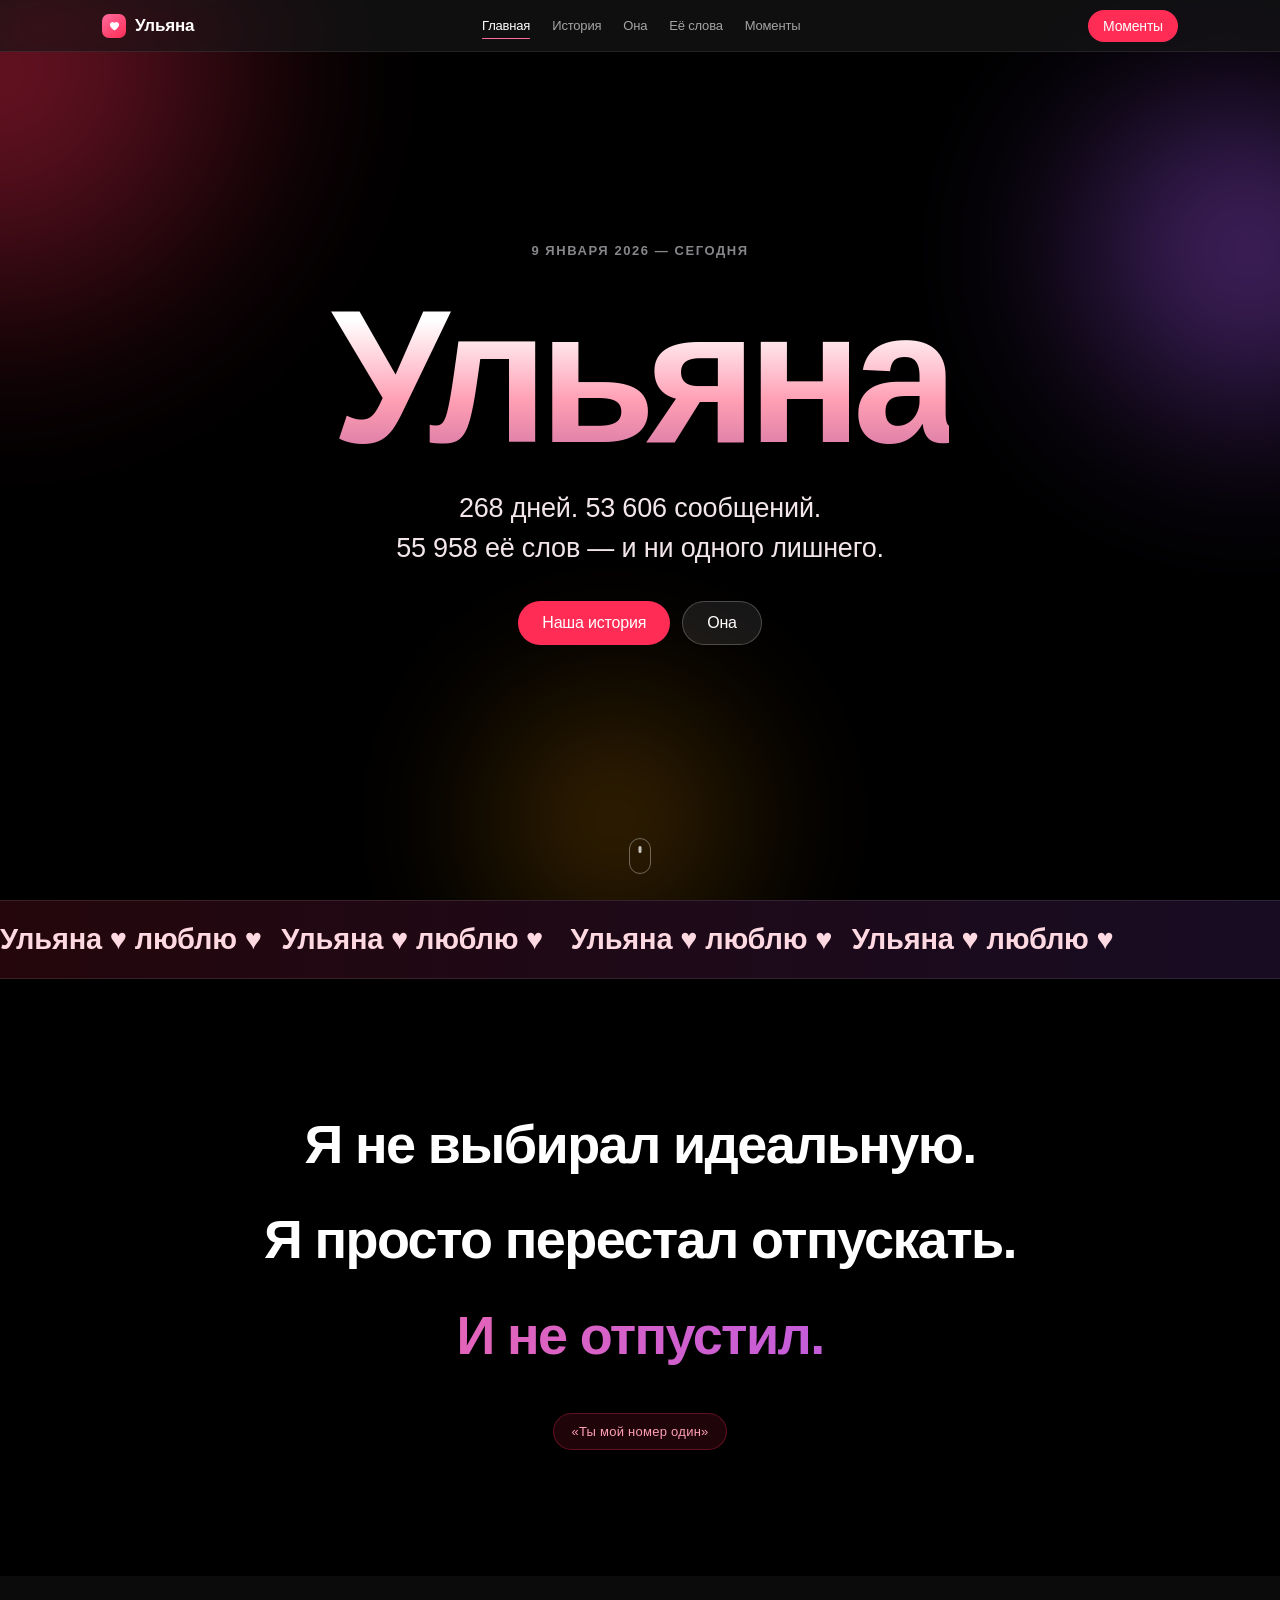
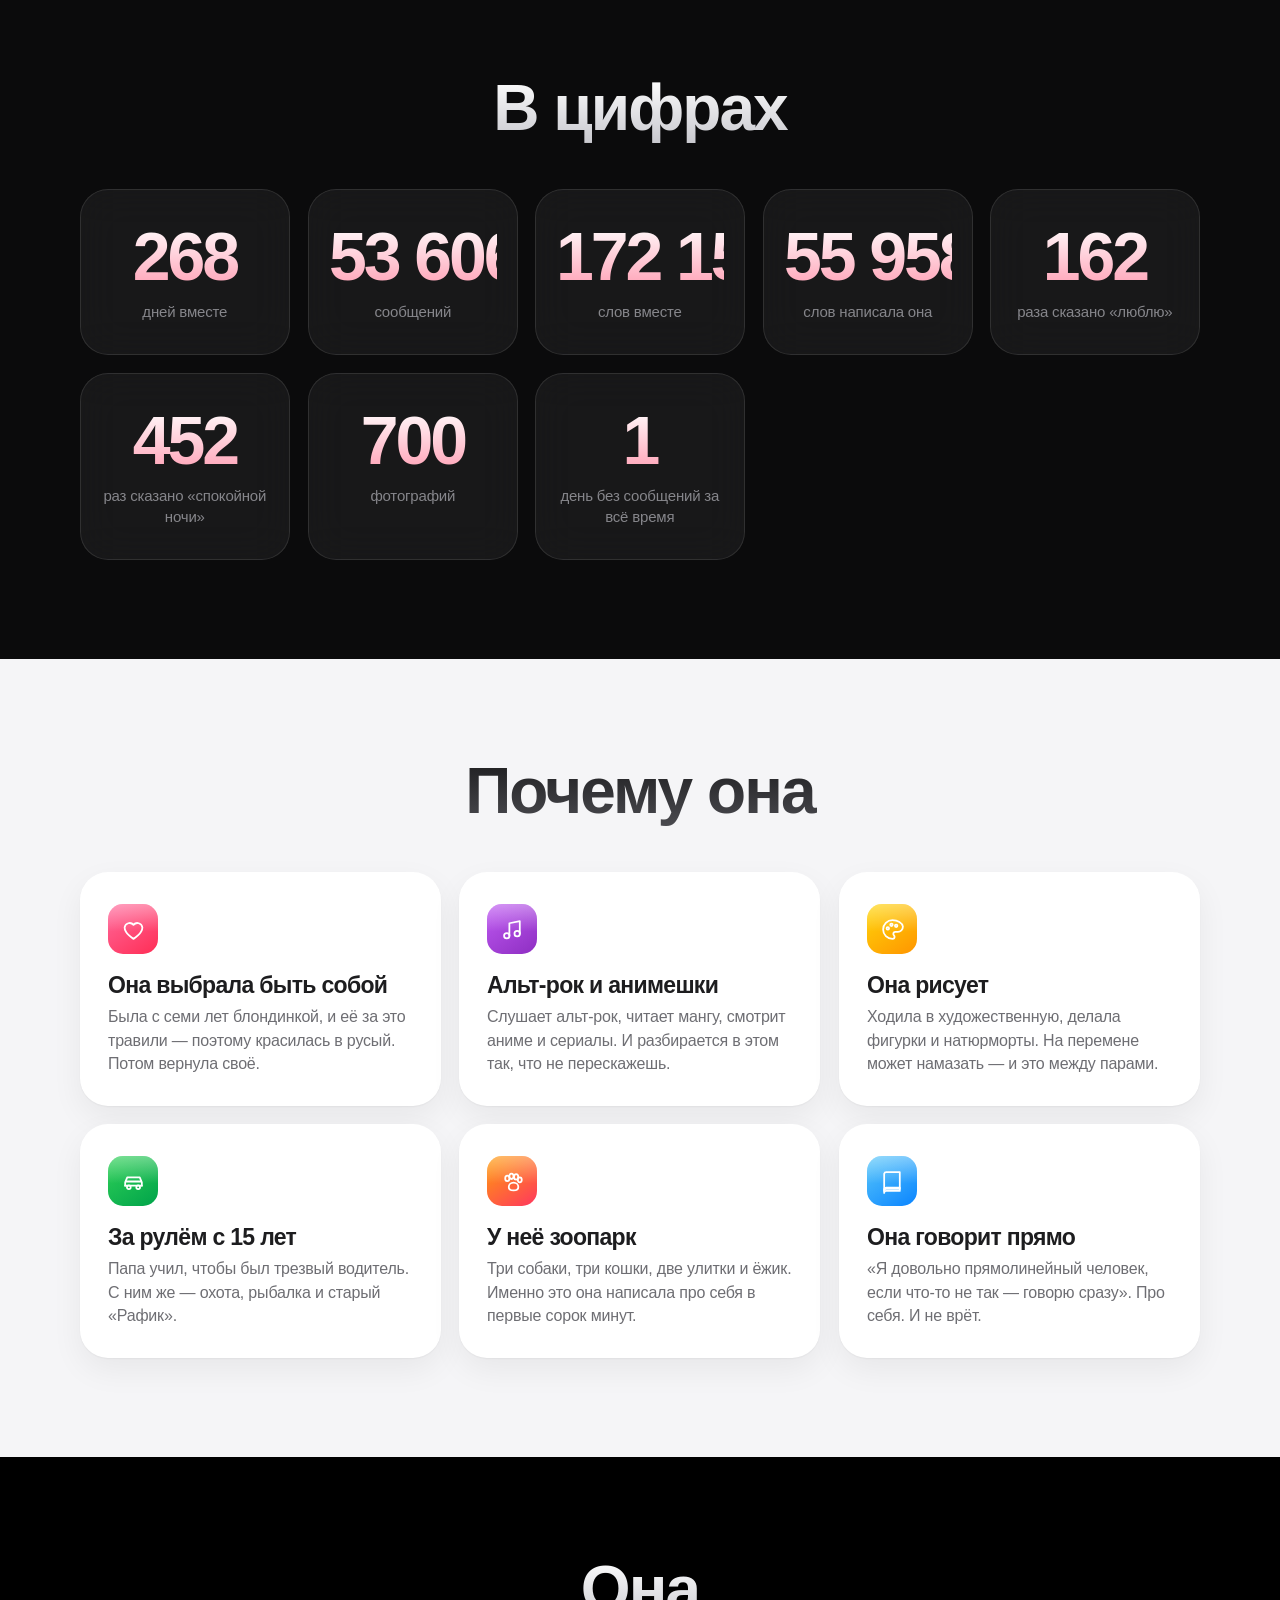
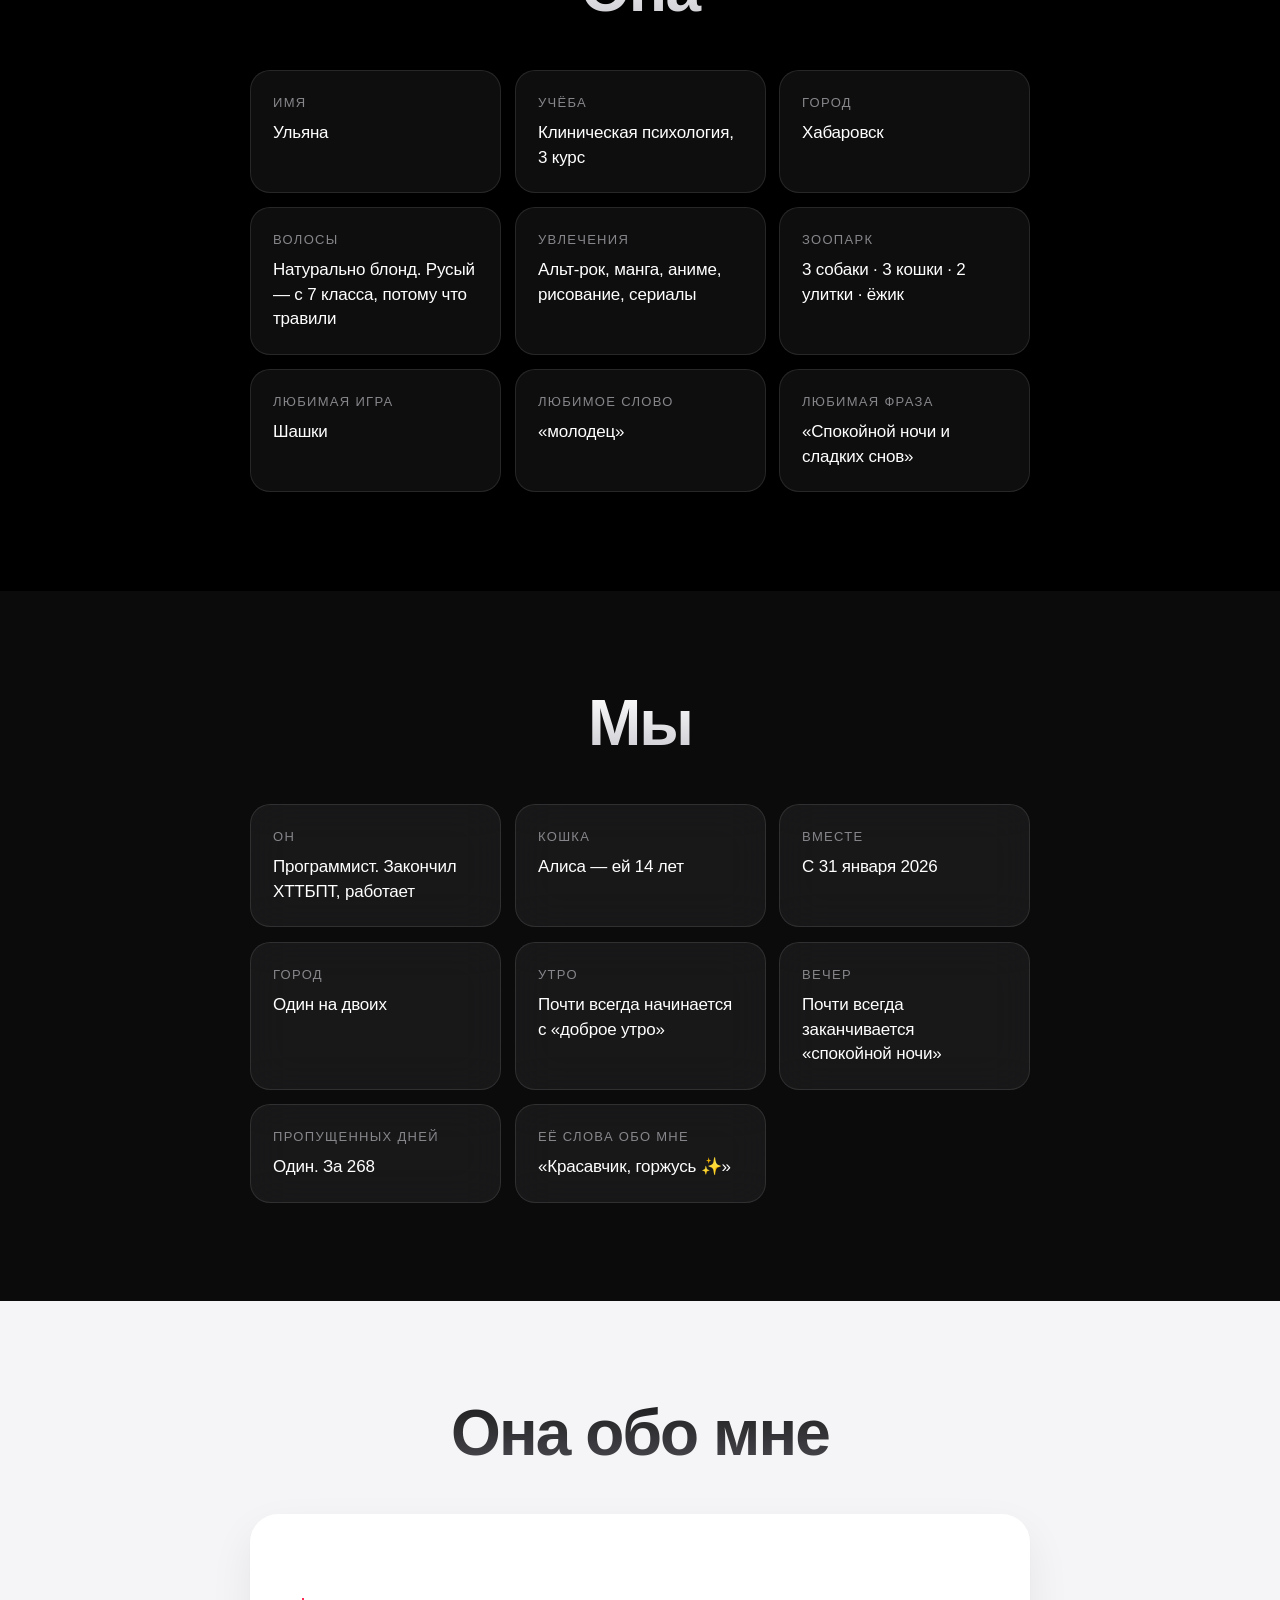
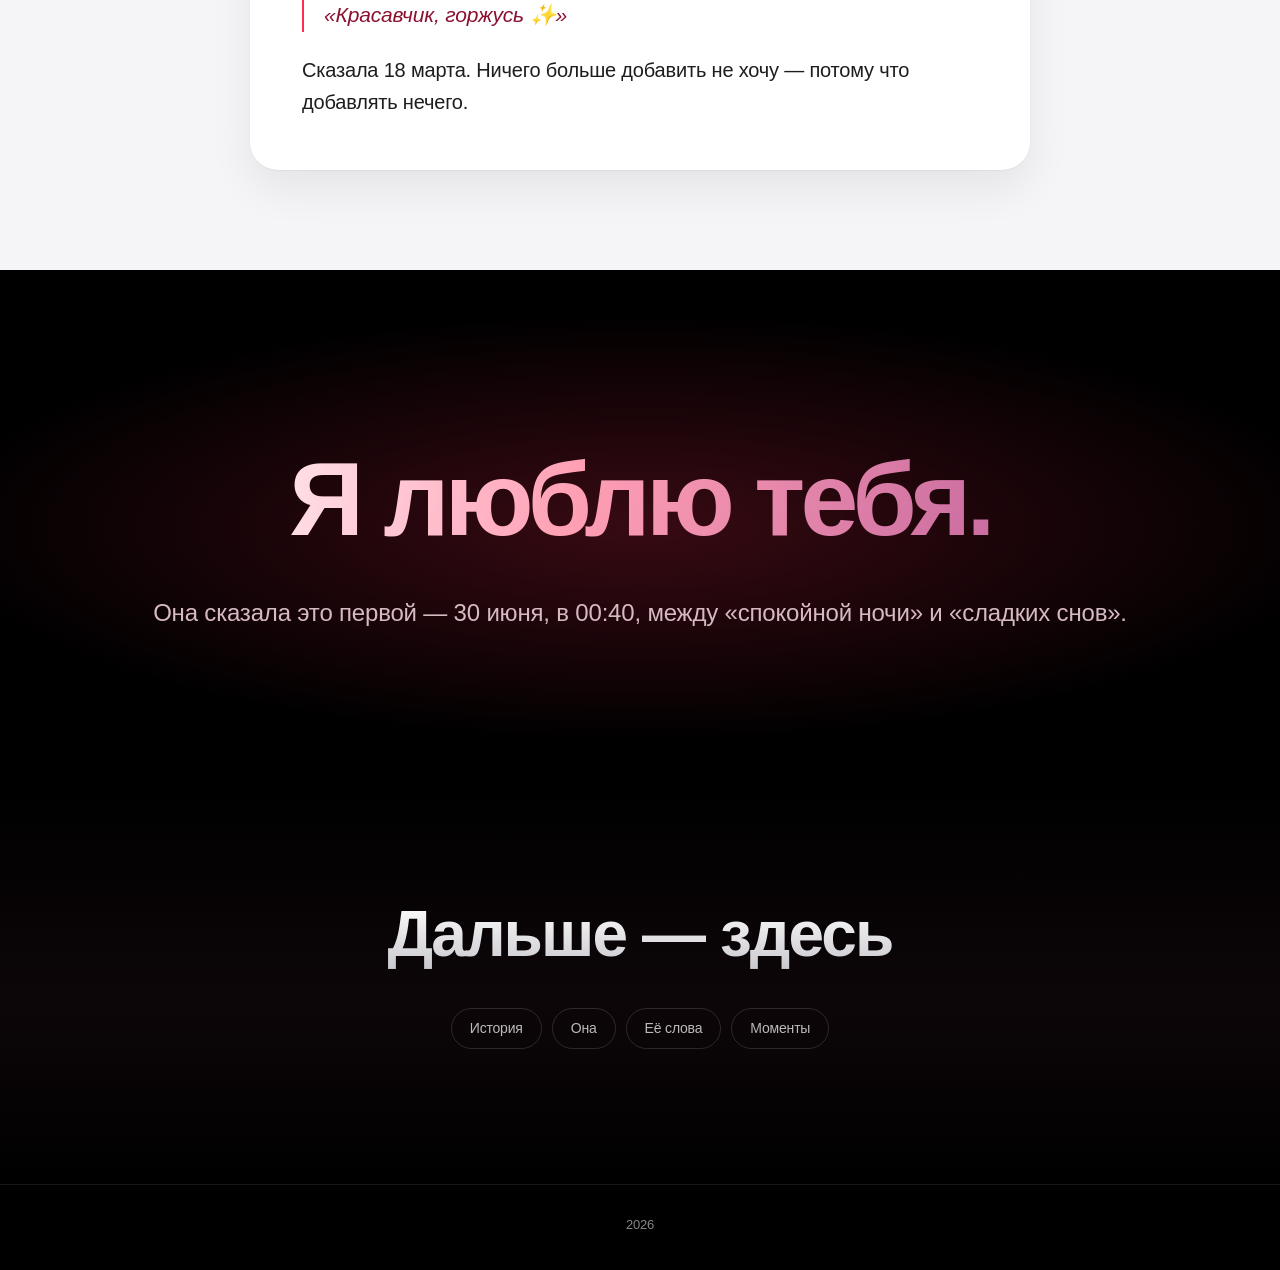
==== index.html @ f49d2dc3 "Initial commit" ====
<!doctype html>
<html lang="ru">
<head>
<meta charset="utf-8">
<meta name="robots" content="noindex, nofollow, noarchive, nosnippet">
<meta name="viewport" content="width=device-width, initial-scale=1">
<title>Ульяна</title>
<meta name="description" content="Ульяна. 268 дней, 53 606 сообщений и 55 958 её слов.">
<link rel="stylesheet" href="styles.css">
</head>
<body data-page="home">

<div class="progress" aria-hidden="true"></div>

<header class="nav">
  <nav class="nav__inner">
    <a class="nav__mark" href="index.html">
      <span class="nav__glyph"><svg viewBox="0 0 24 24" aria-hidden="true"><path d="M12 21s-8.5-5.2-8.5-11A4.8 4.8 0 0 1 12 7.6 4.8 4.8 0 0 1 20.5 10c0 5.8-8.5 11-8.5 11z"/></svg></span>
      <span class="nav__name">Ульяна</span>
    </a>
    <ul class="nav__links">
      <li><a href="index.html" data-nav="home">Главная</a></li>
      <li><a href="story.html" data-nav="story">История</a></li>
      <li><a href="about.html" data-nav="about">Она</a></li>
      <li><a href="quotes.html" data-nav="quotes">Её слова</a></li>
      <li><a href="moments.html" data-nav="moments">Моменты</a></li>
    </ul>
    <button class="nav__burger" aria-label="Меню" aria-expanded="false"><span></span></button>
    <a class="btn btn--sm" href="moments.html">Моменты</a>
  </nav>
  <div class="nav__mobile">
    <a href="index.html">Главная</a>
    <a href="story.html">История</a>
    <a href="about.html">Она</a>
    <a href="quotes.html">Её слова</a>
    <a href="moments.html">Моменты</a>
  </div>
</header>

<main>

  <section class="hero" id="hero">
    <div class="orb orb--1" data-parallax="0.15"></div>
    <div class="orb orb--2" data-parallax="0.08"></div>
    <div class="orb orb--3" data-parallax="0.21"></div>
    <div class="hero__inner">
      <p class="eyebrow" data-reveal>9 января 2026 — сегодня</p>
      <h1 class="hero__title">Ульяна</h1>
      <p class="hero__sub" data-reveal>
        268 дней. 53 606 сообщений.<br>
        55 958 её слов — и ни одного лишнего.
      </p>
      <div class="hero__actions" data-reveal>
        <a class="btn" href="story.html">Наша история</a>
        <a class="btn btn--ghost" href="about.html">Она</a>
      </div>
    </div>
    <div class="scroll-hint" aria-hidden="true"><span></span></div>
  </section>

  <div class="marquee" aria-hidden="true">
    <div class="marquee__track">
      <span>Ульяна&nbsp;♥&nbsp;люблю&nbsp;♥&nbsp;</span><span>Ульяна&nbsp;♥&nbsp;люблю&nbsp;♥&nbsp;</span>
      <span>Ульяна&nbsp;♥&nbsp;люблю&nbsp;♥&nbsp;</span><span>Ульяна&nbsp;♥&nbsp;люблю&nbsp;♥&nbsp;</span>
    </div>
  </div>

  <section class="statement">
    <p class="statement__line" data-reveal>Я не выбирал идеальную.</p>
    <p class="statement__line" data-reveal>Я просто перестал отпускать.</p>
    <p class="statement__line grad-rose" data-reveal>И не отпустил.</p>
    <div class="statement__foot" data-reveal>
      <span class="pill">«Ты мой номер один»</span>
    </div>
  </section>

  <section class="section section--dark" id="stats">
    <div class="wrap">
      <div class="section-head">
        <h2 class="h2" data-reveal>В цифрах</h2>
      </div>
      <div class="stats__grid">
        <div class="stat" data-reveal>
          <div class="stat__num"><span data-count="268">268</span></div>
          <div class="stat__label">дней вместе</div>
        </div>
        <div class="stat" data-reveal>
          <div class="stat__num"><span data-count="53606">53 606</span></div>
          <div class="stat__label">сообщений</div>
        </div>
        <div class="stat" data-reveal>
          <div class="stat__num"><span data-count="172159">172 159</span></div>
          <div class="stat__label">слов вместе</div>
        </div>
        <div class="stat" data-reveal>
          <div class="stat__num"><span data-count="55958">55 958</span></div>
          <div class="stat__label">слов написала она</div>
        </div>
        <div class="stat" data-reveal>
          <div class="stat__num"><span data-count="162">162</span></div>
          <div class="stat__label">раза сказано «люблю»</div>
        </div>
        <div class="stat" data-reveal>
          <div class="stat__num"><span data-count="452">452</span></div>
          <div class="stat__label">раз сказано «спокойной ночи»</div>
        </div>
        <div class="stat" data-reveal>
          <div class="stat__num"><span data-count="700">700</span></div>
          <div class="stat__label">фотографий</div>
        </div>
        <div class="stat" data-reveal>
          <div class="stat__num">1</div>
          <div class="stat__label">день без сообщений за всё время</div>
        </div>
      </div>
    </div>
  </section>

  <section class="section section--light" id="reasons">
    <div class="wrap">
      <div class="section-head">
        <h2 class="h2" data-reveal>Почему она</h2>
      </div>
      <div class="cards">
        <article class="card" data-tilt data-reveal>
          <div class="card__icon i-rose"><svg viewBox="0 0 24 24"><path d="M12 21s-8.5-5.2-8.5-11A4.8 4.8 0 0 1 12 7.6 4.8 4.8 0 0 1 20.5 10c0 5.8-8.5 11-8.5 11z" class="fill"/></svg></div>
          <h3>Она выбрала быть собой</h3>
          <p>Была с семи лет блондинкой, и её за это травили — поэтому красилась в русый. Потом вернула своё.</p>
        </article>
        <article class="card" data-tilt data-reveal>
          <div class="card__icon i-music"><svg viewBox="0 0 24 24"><path d="M9 18V6l10-2v12"/><circle cx="6.5" cy="18" r="2.6"/><circle cx="16.5" cy="16" r="2.6"/></svg></div>
          <h3>Альт-рок и анимешки</h3>
          <p>Слушает альт-рок, читает мангу, смотрит аниме и сериалы. И разбирается в этом так, что не перескажешь.</p>
        </article>
        <article class="card" data-tilt data-reveal>
          <div class="card__icon i-brush"><svg viewBox="0 0 24 24"><path d="M12 3a9 9 0 1 0 0 18c1.1 0 2-.9 2-2 0-.5-.2-1-.6-1.4-.4-.4-.6-.9-.6-1.4 0-1.1.9-2 2-2h2.1A4.9 4.9 0 0 0 22 9.2C21.4 5.6 17 3 12 3z"/><circle cx="7.5" cy="11" r="1.2"/><circle cx="11" cy="7.5" r="1.2"/><circle cx="15.5" cy="8.5" r="1.2"/></svg></div>
          <h3>Она рисует</h3>
          <p>Ходила в художественную, делала фигурки и натюрморты. На перемене может намазать — и это между парами.</p>
        </article>
        <article class="card" data-tilt data-reveal>
          <div class="card__icon i-car"><svg viewBox="0 0 24 24"><path d="M4 16v-3.2L6 8h12l2 4.8V16"/><path d="M4 16h16"/><circle cx="7.5" cy="17.5" r="1.8"/><circle cx="16.5" cy="17.5" r="1.8"/><path d="M5 12h14"/></svg></div>
          <h3>За рулём с 15 лет</h3>
          <p>Папа учил, чтобы был трезвый водитель. С ним же — охота, рыбалка и старый «Рафик».</p>
        </article>
        <article class="card" data-tilt data-reveal>
          <div class="card__icon i-paw"><svg viewBox="0 0 24 24"><ellipse cx="7" cy="9" rx="2" ry="2.6"/><ellipse cx="11" cy="7" rx="2" ry="2.6"/><ellipse cx="15.5" cy="7.6" rx="2" ry="2.6"/><ellipse cx="19" cy="10.4" rx="1.9" ry="2.4"/><path d="M13 13c2.6 0 4.6 2 4.6 4.2 0 2-1.7 3.3-4.6 3.3S8.4 19.2 8.4 17.2C8.4 15 10.4 13 13 13z"/></svg></div>
          <h3>У неё зоопарк</h3>
          <p>Три собаки, три кошки, две улитки и ёжик. Именно это она написала про себя в первые сорок минут.</p>
        </article>
        <article class="card" data-tilt data-reveal>
          <div class="card__icon i-book"><svg viewBox="0 0 24 24"><path d="M4 4.5A2 2 0 0 1 6 3h13v16H6a2 2 0 0 0-2 2z"/><path d="M4 19.5A2 2 0 0 1 6 18h13v3H6a2 2 0 0 0-2 2z"/></svg></div>
          <h3>Она говорит прямо</h3>
          <p>«Я довольно прямолинейный человек, если что-то не так — говорю сразу». Про себя. И не врёт.</p>
        </article>
      </div>
    </div>
  </section>

  <section class="section">
    <div class="wrap wrap--narrow">
      <div class="section-head">
        <h2 class="h2" data-reveal>Она</h2>
      </div>
      <dl class="facts">
        <div class="fact" data-reveal><dt>Имя</dt><dd>Ульяна</dd></div>
        <div class="fact" data-reveal><dt>Учёба</dt><dd>Клиническая психология, 3 курс</dd></div>
        <div class="fact" data-reveal><dt>Город</dt><dd>Хабаровск</dd></div>
        <div class="fact" data-reveal><dt>Волосы</dt><dd>Натурально блонд. Русый — с 7 класса, потому что травили</dd></div>
        <div class="fact" data-reveal><dt>Увлечения</dt><dd>Альт-рок, манга, аниме, рисование, сериалы</dd></div>
        <div class="fact" data-reveal><dt>Зоопарк</dt><dd>3 собаки · 3 кошки · 2 улитки · ёжик</dd></div>
        <div class="fact" data-reveal><dt>Любимая игра</dt><dd>Шашки</dd></div>
        <div class="fact" data-reveal><dt>Любимое слово</dt><dd>«молодец»</dd></div>
        <div class="fact" data-reveal><dt>Любимая фраза</dt><dd>«Спокойной ночи и сладких снов»</dd></div>
      </dl>
    </div>
  </section>

  <section class="section section--dark">
    <div class="wrap wrap--narrow">
      <div class="section-head">
        <h2 class="h2" data-reveal>Мы</h2>
      </div>
      <dl class="facts">
        <div class="fact" data-reveal><dt>Он</dt><dd>Программист. Закончил ХТТБПТ, работает</dd></div>
        <div class="fact" data-reveal><dt>Кошка</dt><dd>Алиса — ей 14 лет</dd></div>
        <div class="fact" data-reveal><dt>Вместе</dt><dd>С 31 января 2026</dd></div>
        <div class="fact" data-reveal><dt>Город</dt><dd>Один на двоих</dd></div>
        <div class="fact" data-reveal><dt>Утро</dt><dd>Почти всегда начинается с «доброе утро»</dd></div>
        <div class="fact" data-reveal><dt>Вечер</dt><dd>Почти всегда заканчивается «спокойной ночи»</dd></div>
        <div class="fact" data-reveal><dt>Пропущенных дней</dt><dd>Один. За 268</dd></div>
        <div class="fact" data-reveal><dt>Её слова обо мне</dt><dd>«Красавчик, горжусь ✨»</dd></div>
      </dl>
    </div>
  </section>

  <section class="section section--light on-light">
    <div class="wrap wrap--narrow">
      <div class="section-head">
        <h2 class="h2" data-reveal>Она обо мне</h2>
      </div>
      <div class="prose" data-reveal style="margin-top:0">
        <p class="q" style="margin-top:0">«Красавчик, горжусь ✨»</p>
        <p>Сказала 18 марта. Ничего больше добавить не хочу — потому что добавлять нечего.</p>
      </div>
    </div>
  </section>

  <section class="mainline">
    <p class="mainline__text" data-reveal>Я люблю тебя.</p>
    <p class="mainline__sub" data-reveal>Она сказала это первой — 30 июня, в 00:40, между «спокойной ночи» и «сладких снов».</p>
  </section>

  <section class="cta">
    <h2 class="h2" data-reveal>Дальше — здесь</h2>
    <div class="cta__nav" data-reveal>
      <a href="story.html">История</a>
      <a href="about.html">Она</a>
      <a href="quotes.html">Её слова</a>
      <a href="moments.html">Моменты</a>
    </div>
  </section>

</main>

<footer class="footer">
  <p><span id="year">2026</span></p>
</footer>

<button class="totop" aria-label="Наверх">↑</button>
<script src="script.js"></script>
</body>
</html>
---- styles.css ----
/* =========================================================
   Ульяна — страница о любимой девочке
   Дизайн в духе Apple, тёплая романтическая палитра.
   6 страниц, общий стиль.
   ========================================================= */

:root{
  --black:#000; --white:#fff;
  --gray-6:#f5f5f7; --gray-3:#86868b;
  --rose:#ff2d55; --rose-lt:#ff6b9d; --violet:#a855f7; --gold:#ffcc00;
  --nav-h:52px;
  --radius:28px;
  --ease:cubic-bezier(.28,.11,.32,1);
  --maxw:1120px;
}

*,*::before,*::after{box-sizing:border-box}
html{scroll-behavior:smooth;-webkit-text-size-adjust:100%;
  -webkit-tap-highlight-color:rgba(255,45,85,.16)}
body{
  margin:0;background:var(--black);color:var(--white);
  font-family:-apple-system,BlinkMacSystemFont,"SF Pro Display","SF Pro Text",
              "Helvetica Neue",Helvetica,Arial,system-ui,sans-serif;
  font-size:17px;line-height:1.47;letter-spacing:-.011em;
  -webkit-font-smoothing:antialiased;overflow-x:hidden;
}
h1,h2,h3,h4{margin:0;letter-spacing:-.03em;line-height:1.06;font-weight:600}
p{margin:0} a{color:inherit;text-decoration:none}
ul,ol,dl{list-style:none;margin:0;padding:0}
code{font-family:"SF Mono",ui-monospace,Menlo,monospace;font-size:.85em;
     background:rgba(0,0,0,.07);padding:.15em .45em;border-radius:6px}
img{max-width:100%;display:block}

/* ── Прогресс ────────────────────────────────────────────── */
.progress{position:fixed;inset:0 auto auto 0;height:2px;width:100%;
  transform-origin:0 50%;transform:scaleX(0);z-index:120;pointer-events:none;
  background:linear-gradient(90deg,var(--rose),var(--rose-lt),var(--violet))}

/* ── Типографика ─────────────────────────────────────────── */
.h2{font-size:clamp(34px,5.4vw,64px);text-align:center;
  background:linear-gradient(180deg,#fff,#c9c9cf);
  -webkit-background-clip:text;background-clip:text;
  -webkit-text-fill-color:transparent;color:transparent}
.on-light .h2,.section--light .h2{
  background:linear-gradient(180deg,#1d1d1f,#4a4a4f);
  -webkit-background-clip:text;background-clip:text}
.h3{font-size:clamp(24px,3.2vw,38px);text-align:center;color:#e9e9ee}
.on-light .h3,.section--light .h3{color:#1d1d1f}
.h4{font-size:clamp(20px,2.4vw,28px)}
.lead{text-align:center;color:var(--gray-3);
  font-size:clamp(17px,2vw,21px);margin:14px auto 0;max-width:660px}
.on-light .lead,.section--light .lead{color:#6e6e73}
.eyebrow{text-align:center;color:var(--gray-3);font-size:13px;font-weight:600;
  letter-spacing:.12em;text-transform:uppercase}
.pill{display:inline-block;padding:8px 17px;border-radius:980px;
  background:rgba(255,45,85,.12);border:1px solid rgba(255,45,85,.3);
  color:#ff9fb4;font-size:13px;letter-spacing:.02em}
.pill--light{background:rgba(255,45,85,.07);border-color:rgba(255,45,85,.22);color:#d6244a}
.grad-rose{background:linear-gradient(92deg,var(--rose-lt),var(--violet));
  -webkit-background-clip:text;background-clip:text;
  -webkit-text-fill-color:transparent;color:transparent}

/* ── Кнопки ───────────────────────────────────────────────── */
.btn{display:inline-flex;align-items:center;justify-content:center;
  height:44px;padding:0 24px;border-radius:980px;background:var(--rose);color:#fff;
  font-size:16px;transition:filter .25s var(--ease),transform .25s var(--ease),box-shadow .25s var(--ease);
  white-space:nowrap}
.btn:hover{filter:brightness(1.08);transform:translateY(-1px);box-shadow:0 10px 30px rgba(255,45,85,.4)}
.btn:active{transform:translateY(0) scale(.98)}
.btn,.nav__burger,.dot,.totop,.shot{touch-action:manipulation}
.btn,.dot,.nav__burger{-webkit-user-select:none;user-select:none}
.btn--ghost{background:rgba(255,255,255,.09);border:1px solid rgba(255,255,255,.22);
  -webkit-backdrop-filter:blur(20px);backdrop-filter:blur(20px)}
.btn--ghost:hover{background:rgba(255,255,255,.17);box-shadow:none}
.btn--sm{height:32px;padding:0 15px;font-size:14px}
.btn--lg{height:52px;padding:0 32px;font-size:18px}

/* ── Навигация ───────────────────────────────────────────── */
.nav{position:fixed;top:0;left:0;right:0;height:calc(var(--nav-h) + env(safe-area-inset-top));z-index:100;
  padding-top:env(safe-area-inset-top);
  background:rgba(22,22,23,.7);
  -webkit-backdrop-filter:saturate(180%) blur(20px);
  backdrop-filter:saturate(180%) blur(20px);
  border-bottom:1px solid rgba(255,255,255,.08)}
.nav__inner{max-width:var(--maxw);height:var(--nav-h);margin:0 auto;
  padding-left:max(22px,env(safe-area-inset-left));padding-right:max(22px,env(safe-area-inset-right));
  display:flex;align-items:center;justify-content:space-between;gap:18px}
.nav__mark{display:flex;align-items:center;gap:9px;font-weight:600}
.nav__glyph{width:24px;height:24px;border-radius:7px;display:grid;place-items:center;
  background:linear-gradient(145deg,var(--rose-lt),var(--rose))}
.nav__glyph svg{width:13px;height:13px;fill:#fff}
.nav__links{display:flex;gap:22px;font-size:13px;color:rgba(255,255,255,.62)}
.nav__links a{transition:color .2s;position:relative;padding:4px 0}
.nav__links a:hover{color:#fff}
.nav__links a.is-active{color:#fff}
.nav__links a.is-active::after{content:"";position:absolute;left:0;right:0;bottom:-2px;
  height:1.5px;background:var(--rose-lt);border-radius:2px}
@media (max-width:1000px){
  .nav__links{display:none}
  .nav__burger{display:flex !important}
}
.nav__burger{display:none;width:34px;height:34px;border:0;border-radius:9px;
  background:rgba(255,255,255,.1);color:#fff;cursor:pointer;align-items:center;
  justify-content:center;margin-left:auto;margin-right:10px}
.nav__burger span{display:block;width:15px;height:1.6px;background:#fff;border-radius:2px;
  position:relative}
.nav__burger span::before,.nav__burger span::after{content:"";position:absolute;
  left:0;width:15px;height:1.6px;background:#fff;border-radius:2px}
.nav__burger span::before{top:-5px} .nav__burger span::after{top:5px}
.nav__mobile{display:none;flex-direction:column;gap:2px;padding:10px 22px 18px;
  background:rgba(22,22,23,.94);border-bottom:1px solid rgba(255,255,255,.08);
  -webkit-backdrop-filter:blur(20px);backdrop-filter:blur(20px)}
.nav__mobile.is-open{display:flex}
.nav__mobile a{padding:11px 2px;font-size:15px;color:rgba(255,255,255,.85);
  border-bottom:1px solid rgba(255,255,255,.06)}

/* ── Hero ────────────────────────────────────────────────── */
.hero{position:relative;min-height:100svh;display:grid;place-items:center;text-align:center;
  padding:calc(var(--nav-h) + env(safe-area-inset-top) + 54px) 22px 120px;overflow:hidden}
.hero--short{min-height:min(78svh,760px)}
.hero__inner{position:relative;z-index:2;max-width:940px}
.hero__title{font-size:clamp(64px,17vw,190px);font-weight:700;letter-spacing:-.05em;margin:.08em 0 0;
  background:linear-gradient(180deg,#fff 22%,#ff9fb4 62%,#c86ba0);
  -webkit-background-clip:text;background-clip:text;
  -webkit-text-fill-color:transparent;color:transparent;will-change:transform,opacity}
.hero--page .hero__title{font-size:clamp(42px,10vw,120px)}
.hero__sub{font-size:clamp(18px,2.5vw,27px);font-weight:300;color:#f2e6ea;margin-top:12px}
.hero__actions{display:flex;gap:12px;justify-content:center;flex-wrap:wrap;margin-top:32px}
.orb{position:absolute;border-radius:50%;filter:blur(70px);opacity:.5;pointer-events:none;z-index:1}
.orb--1{width:44vmax;height:44vmax;left:-14vmax;top:-12vmax;
  background:radial-gradient(circle at 30% 30%,#ff2d55,transparent 65%)}
.orb--2{width:36vmax;height:36vmax;right:-12vmax;top:4vmax;
  background:radial-gradient(circle at 60% 40%,#a855f7,transparent 65%)}
.orb--3{width:32vmax;height:32vmax;left:32%;bottom:-16vmax;
  background:radial-gradient(circle at 50% 50%,#ff9f0a,transparent 65%);opacity:.3}
.scroll-hint{position:absolute;bottom:26px;left:50%;translate:-50% 0;z-index:2;
  width:22px;height:36px;border:1.5px solid rgba(255,255,255,.35);border-radius:12px}
.scroll-hint span{position:absolute;top:7px;left:50%;translate:-50% 0;width:3px;height:7px;
  border-radius:2px;background:rgba(255,255,255,.75);animation:scrollDot 1.8s var(--ease) infinite}
@keyframes scrollDot{
  0%,100%{transform:translateY(0);opacity:0}30%{opacity:1}
  70%{transform:translateY(13px);opacity:1}100%{transform:translateY(13px);opacity:0}}

/* ── Бегущая строка ──────────────────────────────────────── */
.marquee{overflow:hidden;white-space:nowrap;padding:17px 0;
  background:linear-gradient(90deg,rgba(255,45,85,.14),rgba(168,85,247,.14));
  border-block:1px solid rgba(255,255,255,.1)}
.marquee__track{display:inline-block;font-size:clamp(19px,2.5vw,29px);font-weight:600;
  color:#ffd9e2;animation:slide 30s linear infinite}
.marquee__track span{padding-right:.4em}
@keyframes slide{to{transform:translateX(-50%)}}

/* ── Statement ───────────────────────────────────────────── */
.statement{padding:clamp(80px,14vh,170px) 22px;text-align:center;max-width:1050px;margin:0 auto}
.statement__line{font-size:clamp(27px,4.6vw,54px);font-weight:600;letter-spacing:-.03em}
.statement__line + .statement__line{margin-top:.3em}
.statement__foot{margin-top:38px}

/* ── Секции ──────────────────────────────────────────────── */
.section{padding:clamp(70px,11vh,140px) 22px}
.section--light{background:var(--gray-6);color:#1d1d1f}
.section--dark{background:#0b0b0c;color:#fff}
.section--tight{padding-block:clamp(50px,7vh,90px)}
.wrap{max-width:var(--maxw);margin:0 auto}
.wrap--narrow{max-width:780px}
.section-head{text-align:center;margin-bottom:46px}

/* ── Сетка карточек ──────────────────────────────────────── */
.cards{display:grid;gap:18px;margin-top:46px;
  grid-template-columns:repeat(auto-fit,minmax(268px,1fr))}
.card{background:#fff;border-radius:var(--radius);padding:32px 28px 30px;
  box-shadow:0 1px 2px rgba(0,0,0,.05),0 12px 32px rgba(0,0,0,.06);
  transition:transform .4s var(--ease),box-shadow .4s var(--ease);will-change:transform}
.card:hover{transform:translateY(-6px);
  box-shadow:0 2px 4px rgba(0,0,0,.06),0 24px 56px rgba(0,0,0,.13)}
.card h3{font-size:23px;color:#1d1d1f}
.card p{margin-top:8px;color:#6e6e73;font-size:16px}
.card__icon{width:50px;height:50px;border-radius:15px;margin-bottom:19px;
  display:grid;place-items:center;position:relative;overflow:hidden}
.card__icon svg{width:25px;height:25px;fill:none;stroke:#fff;stroke-width:1.7;
  stroke-linecap:round;stroke-linejoin:round;position:relative;z-index:2}
.card__icon::after{content:"";position:absolute;inset:0;
  background:linear-gradient(180deg,rgba(255,255,255,.35),transparent 55%)}
.card__icon svg.fill{fill:#fff;stroke:none}
.i-rose{background:linear-gradient(145deg,#ff6b9d,#ff2d55)}
.i-music{background:linear-gradient(145deg,#bf5af2,#8e2ec2)}
.i-brush{background:linear-gradient(145deg,#ffd60a,#ff9500)}
.i-book{background:linear-gradient(145deg,#5ac8fa,#0a84ff)}
.i-car{background:linear-gradient(145deg,#30d158,#00a34a)}
.i-paw{background:linear-gradient(145deg,#ff9f0a,#ff375f)}

/* ── Карточки-строки (факты) ─────────────────────────────── */
.facts{display:grid;gap:14px;margin-top:44px;grid-template-columns:repeat(auto-fit,minmax(250px,1fr))}
.fact{background:rgba(255,255,255,.055);border:1px solid rgba(255,255,255,.1);
  -webkit-backdrop-filter:blur(20px);backdrop-filter:blur(20px);
  border-radius:20px;padding:22px 22px}
.fact dt{font-size:13px;letter-spacing:.1em;text-transform:uppercase;color:var(--gray-3)}
.fact dd{margin:9px 0 0;font-size:17px;line-height:1.45}

/* ── Цифры ───────────────────────────────────────────────── */
.stats__grid{display:grid;gap:18px;margin-top:46px;
  grid-template-columns:repeat(auto-fit,minmax(200px,1fr))}
.stat{background:rgba(255,255,255,.055);border:1px solid rgba(255,255,255,.1);
  -webkit-backdrop-filter:blur(20px);backdrop-filter:blur(20px);
  border-radius:var(--radius);padding:32px 20px;text-align:center;
  transition:transform .4s var(--ease),background .4s var(--ease)}
.stat:hover{transform:translateY(-5px);background:rgba(255,45,85,.12)}
.stat__num{font-size:clamp(40px,6vw,68px);font-weight:700;letter-spacing:-.045em;line-height:1;
  background:linear-gradient(180deg,#fff,#ff9fb4);
  -webkit-background-clip:text;background-clip:text;
  -webkit-text-fill-color:transparent;color:transparent}
.stat__label{margin-top:11px;color:var(--gray-3);font-size:15px;line-height:1.4}

/* ── Таймлайн ────────────────────────────────────────────── */
.timeline{position:relative;margin-top:20px;padding-left:34px;max-width:820px}
.timeline::before{content:"";position:absolute;left:7px;top:10px;bottom:10px;width:2px;
  background:linear-gradient(180deg,transparent,rgba(255,45,85,.5) 8%,
             rgba(168,85,247,.5) 92%,transparent)}
.tl{position:relative;padding-bottom:40px}
.tl:last-child{padding-bottom:0}
.tl__dot{position:absolute;left:-34px;top:8px;width:16px;height:16px;border-radius:50%;
  background:#111;border:2px solid var(--rose);box-shadow:0 0 0 5px rgba(255,45,85,.14)}
.tl--live .tl__dot{background:var(--rose);border-color:#fff;animation:pulse 2s ease-in-out infinite}
@keyframes pulse{0%,100%{box-shadow:0 0 0 4px rgba(255,45,85,.2)}50%{box-shadow:0 0 0 12px rgba(255,45,85,.04)}}
.tl__date{font-size:12px;font-weight:700;letter-spacing:.14em;text-transform:uppercase;color:var(--rose)}
.tl h3{font-size:clamp(21px,2.5vw,29px);margin-top:6px}
.tl p{margin-top:9px;color:var(--gray-3);max-width:600px}
.tl__say{margin-top:14px;padding:13px 17px;border-radius:14px;
  background:rgba(255,255,255,.06);border-left:2px solid var(--rose-lt);
  font-size:15px;color:#e6d3da;max-width:560px;font-style:italic}
.tl__say b{font-style:normal;font-weight:600;color:#ff9fb4;display:block;
  margin-bottom:3px;font-size:12px;letter-spacing:.1em;text-transform:uppercase}
.on-light .tl p{color:#6e6e73}
.on-light .tl__say{background:rgba(255,45,85,.05);color:#3a3a3c;border-left-color:var(--rose)}

/* ── Цитаты (сетка сообщений) ────────────────────────────── */
.quotes{display:grid;gap:16px;margin-top:44px;grid-template-columns:repeat(auto-fit,minmax(300px,1fr))}
.qmsg{background:rgba(255,255,255,.06);border:1px solid rgba(255,255,255,.1);
  border-radius:22px;padding:24px 24px 20px;position:relative;
  transition:transform .4s var(--ease),background .4s var(--ease)}
.qmsg:hover{transform:translateY(-4px);background:rgba(255,45,85,.1)}
.qmsg__text{font-size:17px;line-height:1.5;color:#f0e6ea}
.qmsg__meta{margin-top:16px;display:flex;justify-content:space-between;align-items:center;
  font-size:12px;color:var(--gray-3)}
.qmsg__date{font-variant-numeric:tabular-nums;letter-spacing:.06em}
.qmsg__who{color:#ff9fb4;font-weight:600}
.on-light .qmsg{background:#fff;border-color:rgba(0,0,0,.06);
  box-shadow:0 1px 2px rgba(0,0,0,.04),0 10px 28px rgba(0,0,0,.05)}
.on-light .qmsg:hover{background:#fff;box-shadow:0 18px 44px rgba(0,0,0,.1)}
.on-light .qmsg__text{color:#1d1d1f}
.on-light .qmsg__meta{color:#86868b}

/* ── Галерея ─────────────────────────────────────────────── */
.gallery{display:grid;gap:14px;margin-top:44px;
  grid-template-columns:repeat(auto-fill,minmax(240px,1fr))}
.shot{position:relative;border-radius:20px;overflow:hidden;aspect-ratio:3/4;
  background:#151517;isolation:isolate;cursor:zoom-in}
.shot img{width:100%;height:100%;object-fit:cover;transition:transform .7s var(--ease),filter .7s var(--ease)}
.shot:hover img{transform:scale(1.06);filter:brightness(1.05)}
.shot__cap{position:absolute;inset:auto 0 0 0;padding:44px 18px 16px;z-index:2;
  background:linear-gradient(180deg,transparent,rgba(0,0,0,.82));
  transform:translateY(6px);opacity:.94;transition:transform .4s var(--ease)}
.shot:hover .shot__cap{transform:translateY(0)}
.shot__date{font-size:12px;letter-spacing:.12em;color:#ffd9e2;font-weight:600}
.shot__text{margin-top:4px;font-size:14px;color:#fff;line-height:1.35}
.shot--tall{aspect-ratio:3/4.6}

.lightbox{position:fixed;inset:0;z-index:200;display:none;place-items:center;
  background:rgba(0,0,0,.92);-webkit-backdrop-filter:blur(14px);backdrop-filter:blur(14px);padding:24px}
.lightbox.is-open{display:grid}
.lightbox img{max-width:min(92vw,900px);max-height:82vh;border-radius:16px;object-fit:contain}
.lightbox__cap{margin-top:16px;text-align:center;color:#e9e9ee;font-size:15px}
.lightbox__cap b{display:block;color:#ff9fb4;font-size:12px;letter-spacing:.12em;
  text-transform:uppercase;margin-bottom:5px}
.lightbox__close{position:absolute;top:20px;right:22px;width:42px;height:42px;border-radius:50%;
  border:0;background:rgba(255,255,255,.14);color:#fff;font-size:22px;cursor:pointer;line-height:1}
.lightbox__close:hover{background:rgba(255,255,255,.26)}

/* ── Письмо ──────────────────────────────────────────────── */
.prose,.letter__body{margin-top:40px;background:#fff;border-radius:var(--radius);
  padding:clamp(28px,4.4vw,52px);
  box-shadow:0 1px 2px rgba(0,0,0,.05),0 18px 44px rgba(0,0,0,.07)}
.prose p,.letter__body p{font-size:clamp(17px,1.95vw,20px);color:#1d1d1f;line-height:1.62}
.prose p + p,.letter__body p + p{margin-top:1.1em}
.prose p.is-mark,.letter__body p.is-mark{background:linear-gradient(180deg,transparent 62%,rgba(255,45,85,.18) 0);
  display:inline}
.prose p.q,.letter__body p.q{font-size:clamp(17px,2.1vw,21px);color:#8c1030;padding-left:20px;
  border-left:2px solid var(--rose);font-style:italic;margin-top:1.5em !important}
.prose__sign,.letter__sign{text-align:center;margin-top:32px;font-size:20px;color:var(--rose);font-weight:600}

/* ── Таблица характеристик ───────────────────────────────── */
.spec-table{margin-top:38px;border-top:1px solid rgba(255,255,255,.14)}
.spec-row{display:grid;grid-template-columns:1fr 1.2fr;gap:16px;padding:16px 2px;
  border-bottom:1px solid rgba(255,255,255,.14)}
.spec-row dt{color:var(--gray-3)}
.spec-row dd{margin:0;font-weight:500;text-align:right}
.on-light .spec-table{border-color:rgba(0,0,0,.12)}
.on-light .spec-row{border-color:rgba(0,0,0,.12)}
.on-light .spec-row dt{color:#86868b}
@media (max-width:560px){
  .spec-row{grid-template-columns:1fr;gap:4px}
  .spec-row dd{text-align:left}
}

/* ── Карусель ────────────────────────────────────────────── */
.carousel{position:relative;margin-top:44px;background:#fff;border-radius:var(--radius);
  padding:clamp(28px,4.4vw,50px);
  box-shadow:0 1px 2px rgba(0,0,0,.05),0 18px 44px rgba(0,0,0,.07);
  min-height:230px;display:grid;align-content:center}
.carousel__inner{position:relative;min-height:150px}
.slide{position:absolute;inset:0;margin:0;opacity:0;transform:translateY(14px);
  pointer-events:none;transition:opacity .6s var(--ease),transform .6s var(--ease)}
.slide.is-active{opacity:1;transform:none;position:relative}
.slide blockquote{margin:0;font-size:clamp(19px,2.7vw,29px);font-weight:500;
  letter-spacing:-.02em;line-height:1.3;text-align:center;color:#1d1d1f}
.slide figcaption{text-align:center;margin-top:15px;font-size:12px;letter-spacing:.12em;
  text-transform:uppercase;color:var(--rose);font-weight:600}
.carousel__dots{display:flex;gap:9px;justify-content:center;margin-top:24px}
.dot{width:9px;height:9px;border-radius:50%;border:0;padding:0;cursor:pointer;
  background:rgba(0,0,0,.18);transition:transform .25s var(--ease),background .25s}
.dot.is-active{background:var(--rose);transform:scale(1.35)}

/* ── Mainline ────────────────────────────────────────────── */
.mainline{padding:clamp(90px,17vh,190px) 22px;text-align:center;
  background:radial-gradient(80% 60% at 50% 50%,rgba(255,45,85,.22),transparent 70%),#000}
.mainline__text{font-size:clamp(38px,8.2vw,104px);font-weight:700;letter-spacing:-.045em;
  background:linear-gradient(100deg,#fff 10%,#ff9fb4 45%,#c86ba0 80%);
  -webkit-background-clip:text;background-clip:text;
  -webkit-text-fill-color:transparent;color:transparent}
.mainline__sub{margin-top:20px;color:#d6b9c3;font-size:clamp(17px,2.1vw,24px);font-weight:300}

/* ── CTA ─────────────────────────────────────────────────── */
.cta{padding:clamp(80px,13vh,150px) 22px clamp(95px,15vh,170px);text-align:center;
  background:linear-gradient(180deg,#000,#0d0609 55%,#000)}
.cta__actions{display:flex;gap:12px;justify-content:center;flex-wrap:wrap;margin-top:32px}
.cta__nav{display:flex;gap:10px;justify-content:center;flex-wrap:wrap;margin-top:40px}
.cta__nav a{padding:9px 18px;border-radius:980px;border:1px solid rgba(255,255,255,.14);
  font-size:14px;color:rgba(255,255,255,.72);transition:all .25s var(--ease)}
.cta__nav a:hover{background:rgba(255,255,255,.1);color:#fff;border-color:rgba(255,255,255,.3)}

/* ── Подвал ──────────────────────────────────────────────── */
.footer{padding:30px 22px calc(36px + env(safe-area-inset-bottom));text-align:center;color:var(--gray-3);font-size:13px;
  border-top:1px solid rgba(255,255,255,.09)}
.footer a{color:#ff9fb4}

/* ── Появление ───────────────────────────────────────────── */
[data-reveal]{opacity:0;transform:translateY(32px);
  transition:opacity .9s var(--ease),transform .9s var(--ease);will-change:opacity,transform}
[data-reveal].is-in{opacity:1;transform:none}

/* ── Кнопка «наверх» ─────────────────────────────────────── */
.totop{position:fixed;right:max(20px,env(safe-area-inset-right));bottom:calc(20px + env(safe-area-inset-bottom));z-index:110;width:44px;height:44px;
  border-radius:50%;border:1px solid rgba(255,255,255,.16);background:rgba(22,22,23,.6);
  -webkit-backdrop-filter:blur(18px);backdrop-filter:blur(18px);color:#fff;font-size:18px;
  cursor:pointer;opacity:0;pointer-events:none;transition:opacity .3s,transform .3s var(--ease)}
.totop.is-show{opacity:1;pointer-events:auto}
.totop:hover{transform:translateY(-3px);background:rgba(255,45,85,.7);border-color:transparent}

/* ── Телефон: мелкие экраны и безопасные зоны ──────────────── */
@media (max-width:430px){
  /* кнопка справа в шапке дублирует меню — прячем, чтобы не тесно */
  .nav__inner > .btn{display:none}
  .nav__links{gap:16px}
  .hero__title{font-size:clamp(50px,15.5vw,72px)}
  .hero__sub{font-size:16px}
  .btn{height:46px;padding:0 22px}
  .section{padding-left:18px;padding-right:18px}
  .hero,.statement,.cta,.mainline{padding-left:18px;padding-right:18px}
  .card{padding:26px 22px 24px;border-radius:24px}
  .qmsg{padding:20px 20px 17px;border-radius:20px}
  .gallery{gap:12px}
  .shot{border-radius:18px}
  .timeline{padding-left:26px}
  .tl__dot{left:-26px}
  .stat{padding:26px 16px}
}
@media (max-width:360px){
  .hero__title{font-size:clamp(44px,14vw,60px)}
  .statement__line{font-size:clamp(23px,6.6vw,27px)}
  .mainline__text{font-size:clamp(32px,8.6vw,44px)}
  .lead{font-size:15px}
  .qmsg__text{font-size:16px}
}
@media (max-height:520px) and (orientation:landscape){
  .hero{min-height:100svh;padding-top:calc(var(--nav-h) + 24px);padding-bottom:40px}
  .scroll-hint{display:none}
}

@media (prefers-reduced-motion:reduce){
  *{animation-duration:.01ms !important;animation-iteration-count:1 !important;
    transition-duration:.01ms !important;scroll-behavior:auto !important}
  [data-reveal]{opacity:1;transform:none}
}
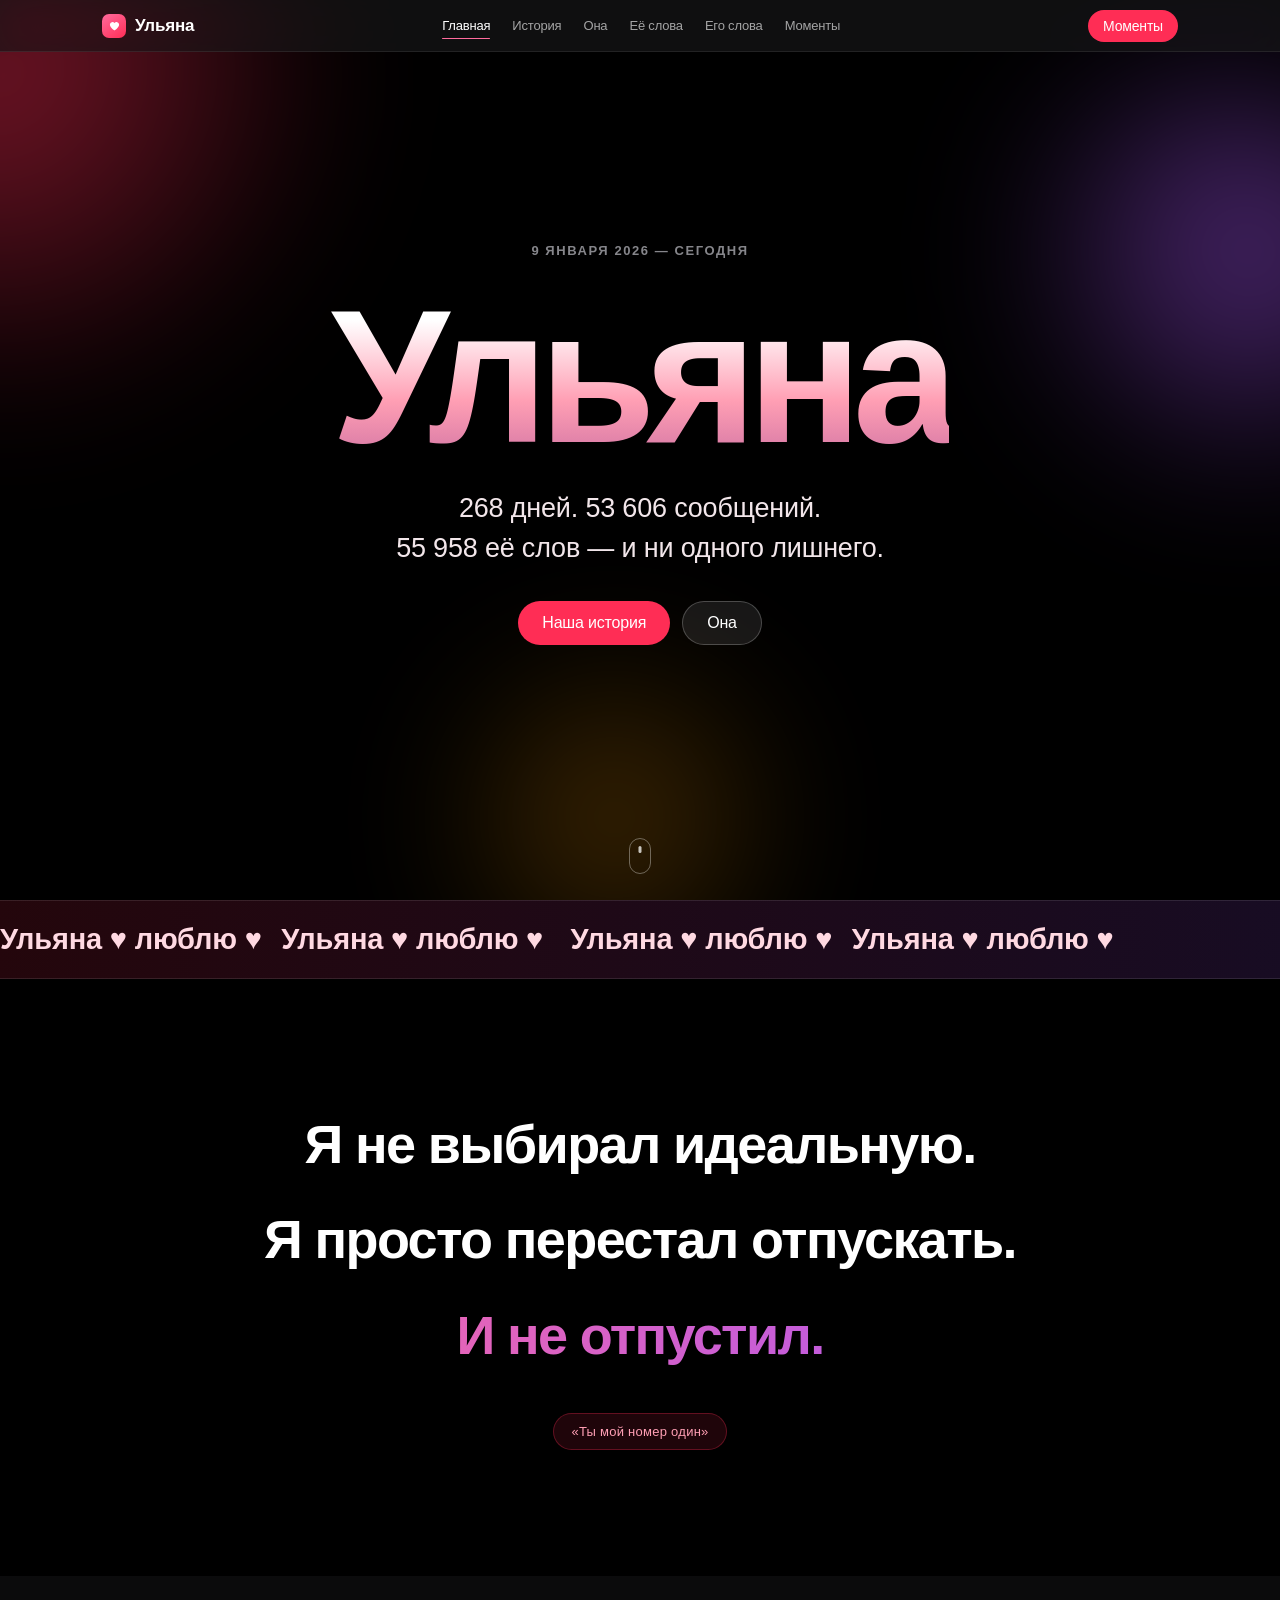
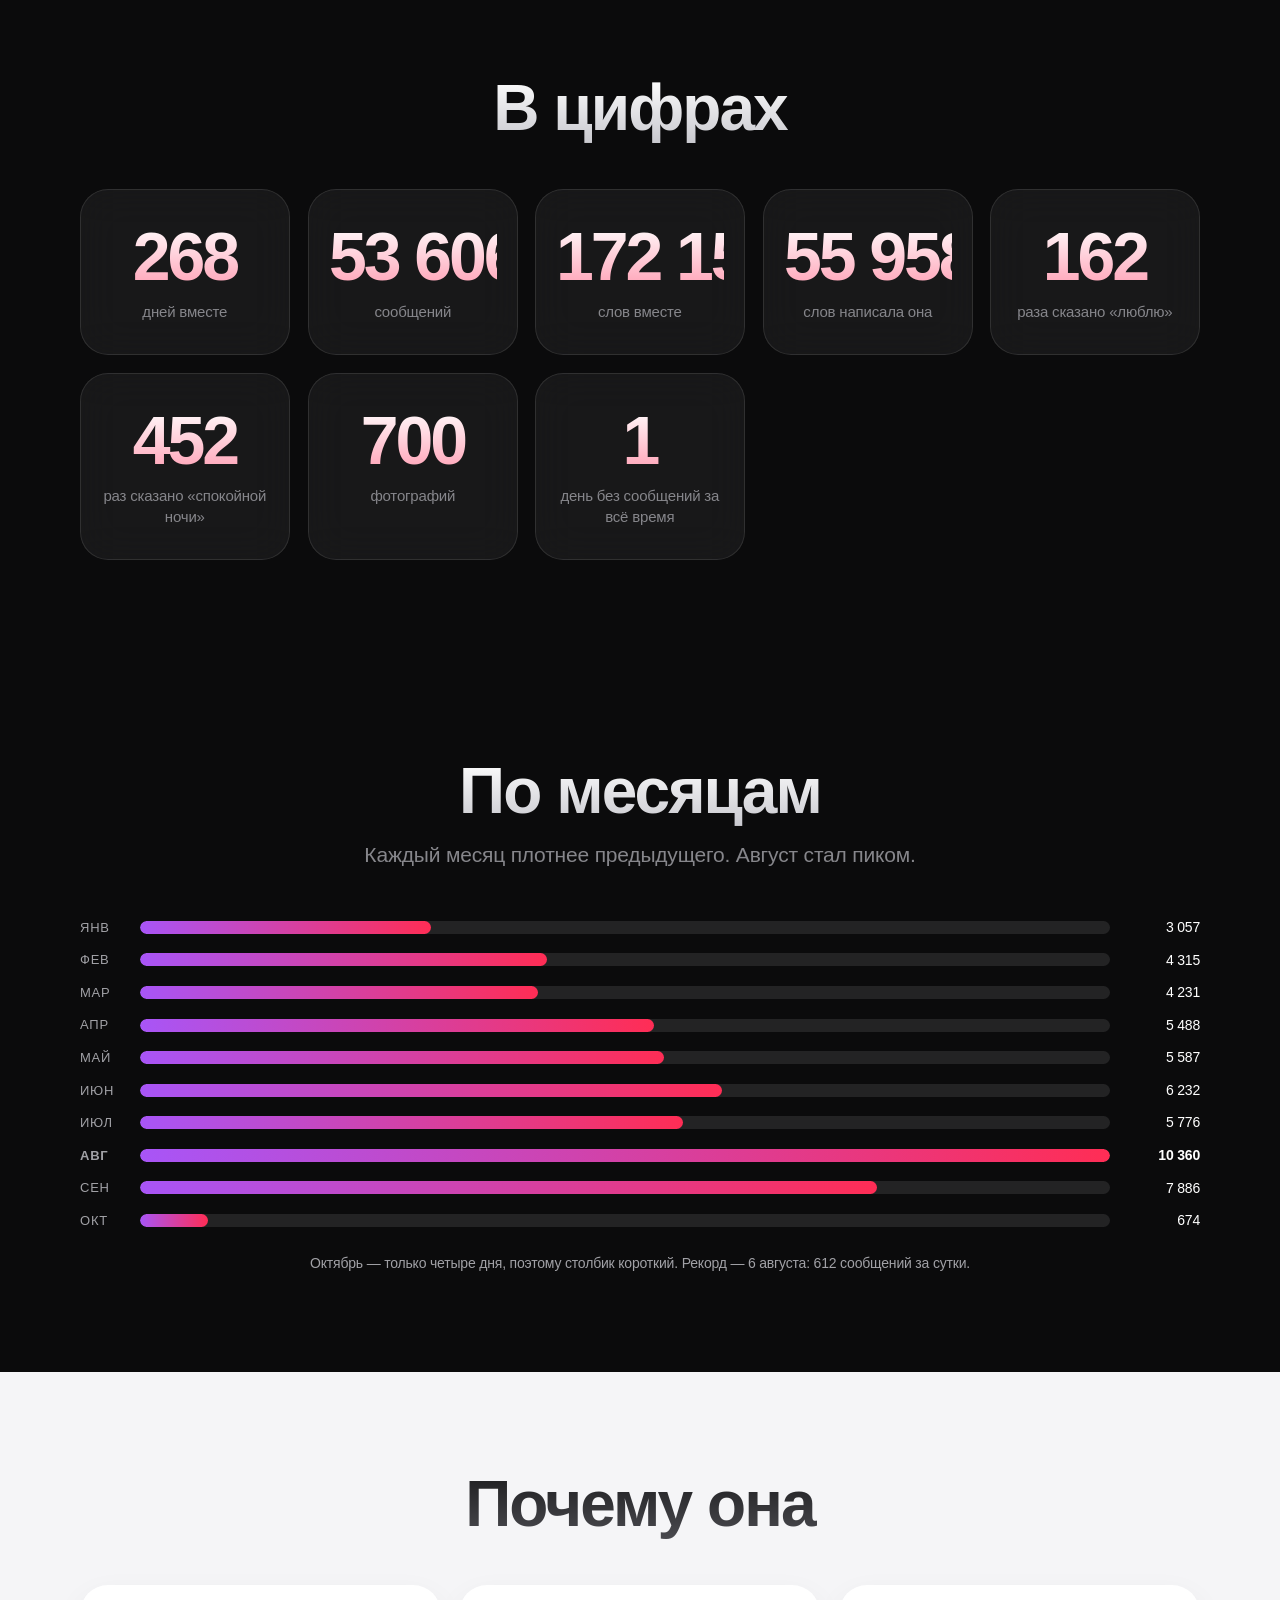
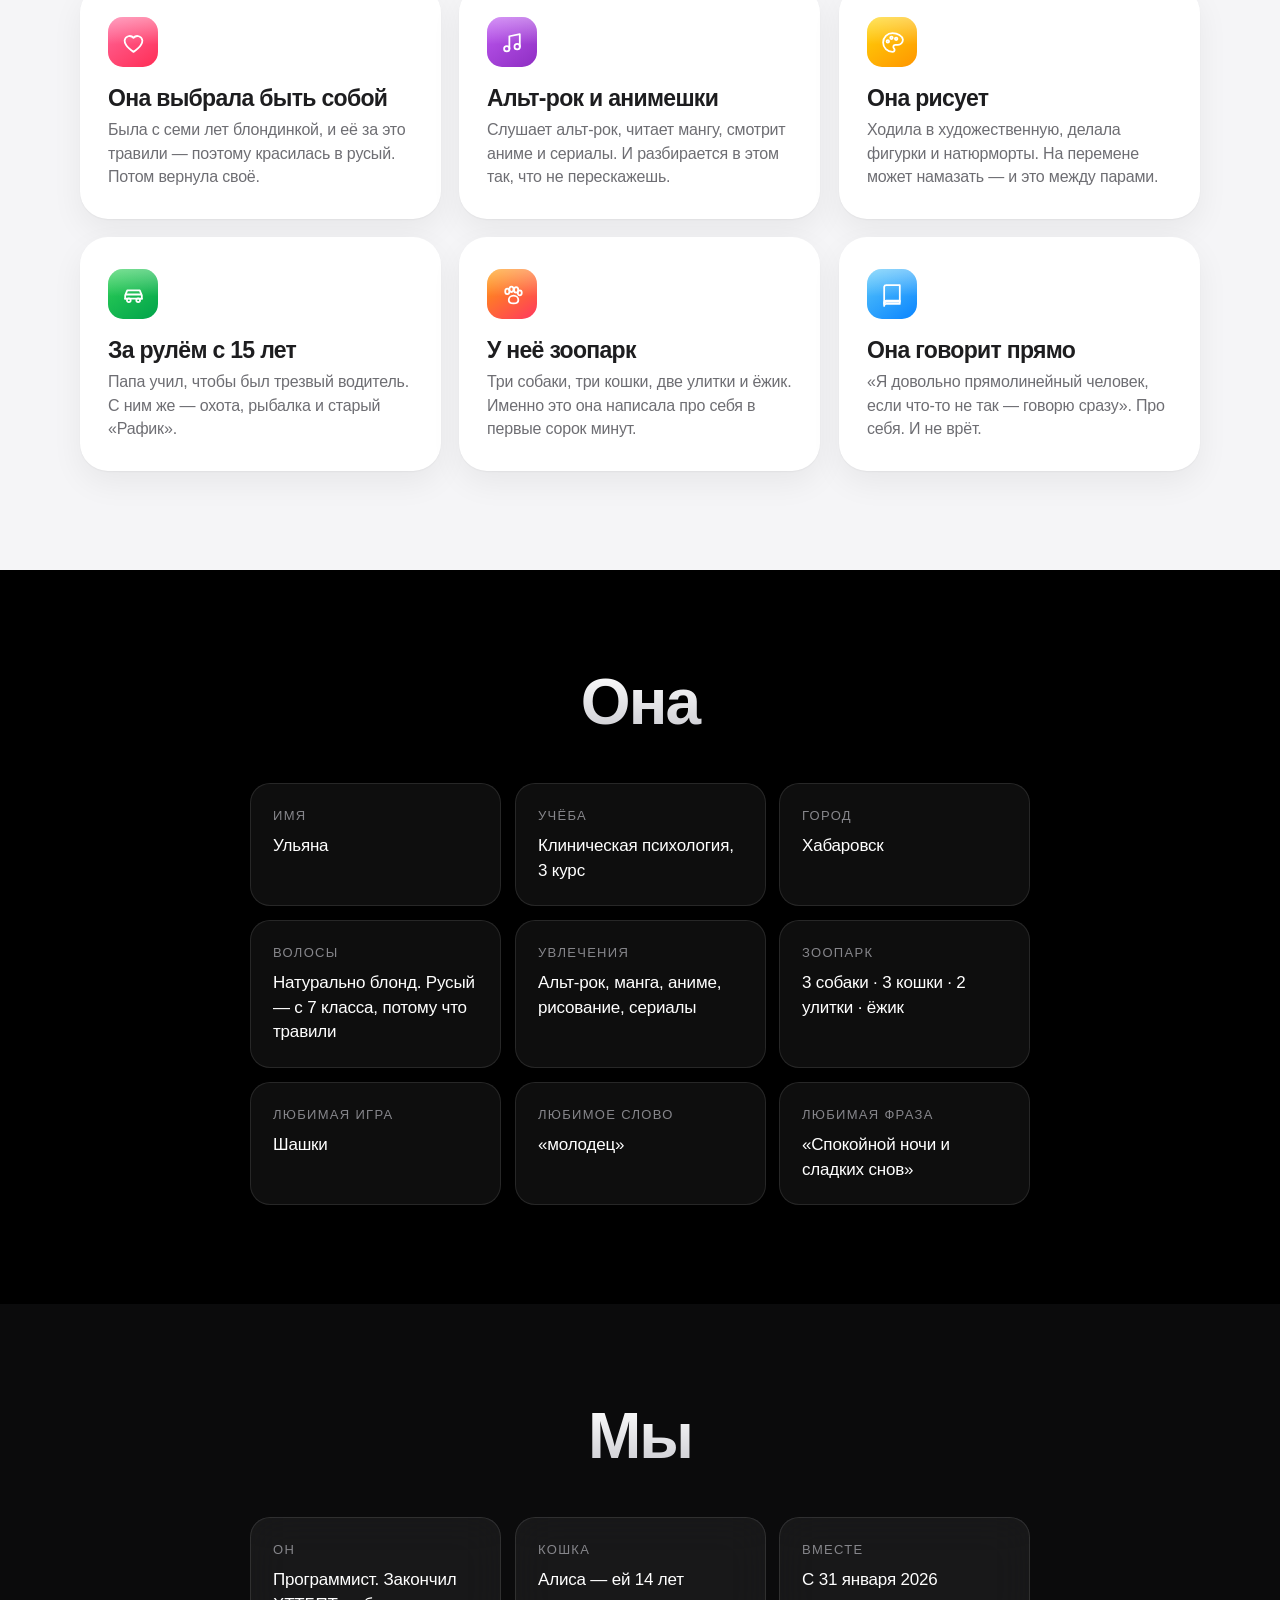
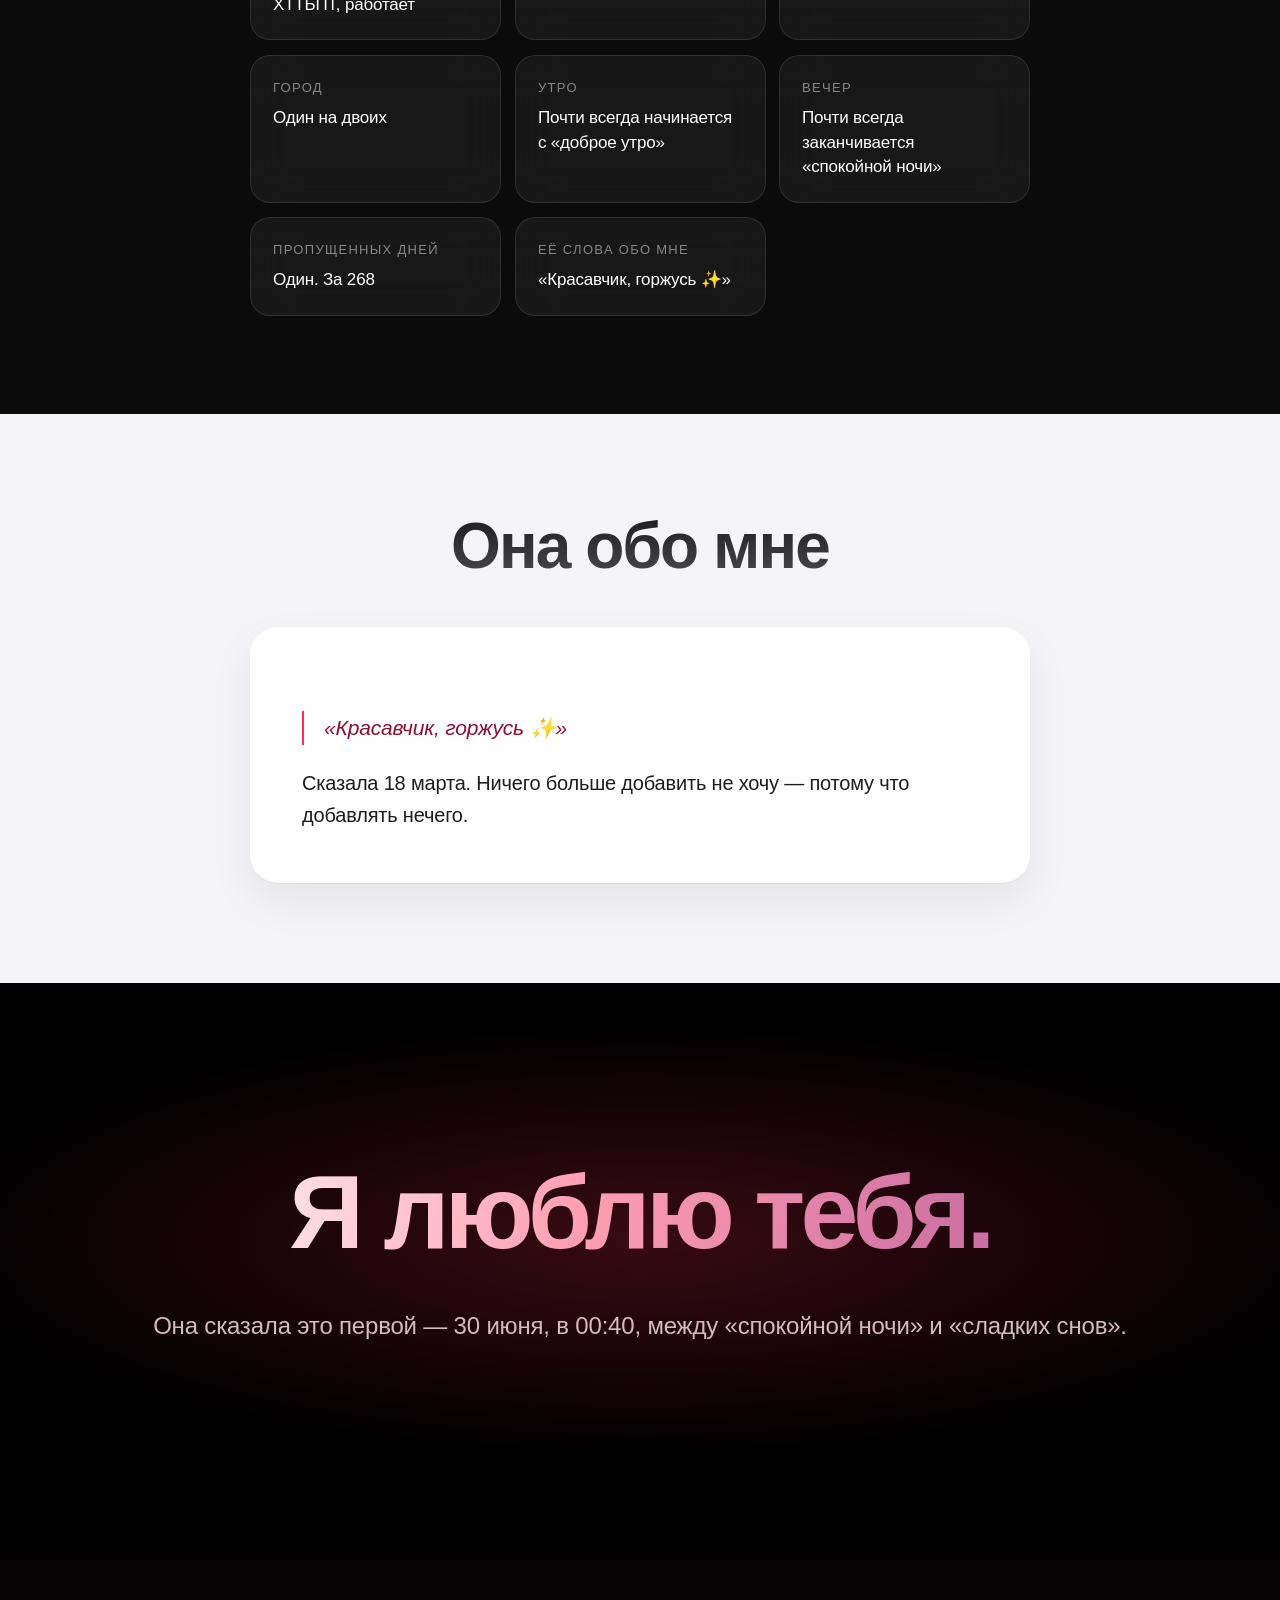
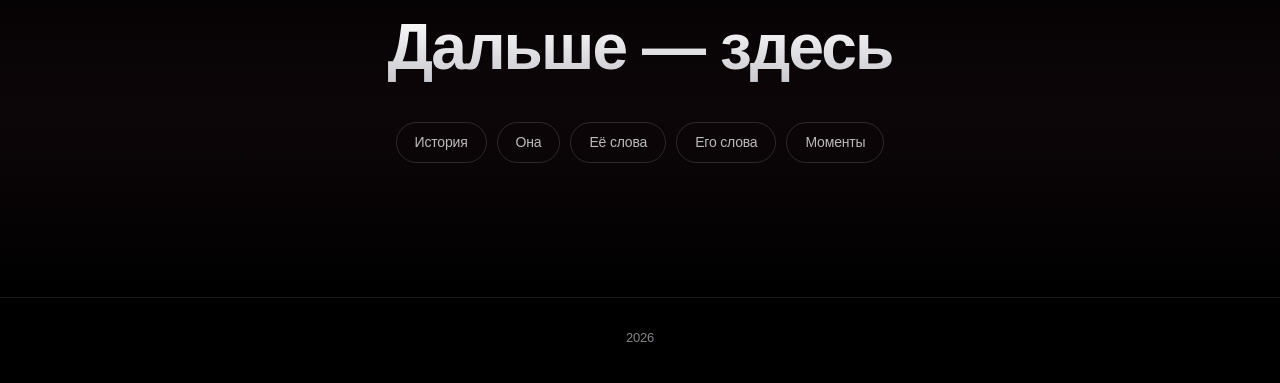
==== commit 7d5142ea: "Обновление сайта:" ====
--- a/index.html
+++ b/index.html
@@ -23,6 +23,7 @@
       <li><a href="story.html" data-nav="story">История</a></li>
       <li><a href="about.html" data-nav="about">Она</a></li>
       <li><a href="quotes.html" data-nav="quotes">Её слова</a></li>
+      <li><a href="his.html" data-nav="his">Его слова</a></li>
       <li><a href="moments.html" data-nav="moments">Моменты</a></li>
     </ul>
     <button class="nav__burger" aria-label="Меню" aria-expanded="false"><span></span></button>
@@ -33,6 +34,7 @@
     <a href="story.html">История</a>
     <a href="about.html">Она</a>
     <a href="quotes.html">Её слова</a>
+    <a href="his.html">Его слова</a>
     <a href="moments.html">Моменты</a>
   </div>
 </header>
@@ -116,6 +118,28 @@
     </div>
   </section>
 
+  <section class="section section--dark" id="months">
+    <div class="wrap">
+      <div class="section-head">
+        <h2 class="h2" data-reveal>По месяцам</h2>
+        <p class="lead" data-reveal>Каждый месяц плотнее предыдущего. Август стал пиком.</p>
+      </div>
+      <div class="mbars" data-reveal>
+        <div class="mrow"><span class="mrow__m">янв</span><div class="mrow__bar"><div class="mrow__fill" style="--w:30%"></div></div><span class="mrow__v">3 057</span></div>
+        <div class="mrow"><span class="mrow__m">фев</span><div class="mrow__bar"><div class="mrow__fill" style="--w:42%"></div></div><span class="mrow__v">4 315</span></div>
+        <div class="mrow"><span class="mrow__m">мар</span><div class="mrow__bar"><div class="mrow__fill" style="--w:41%"></div></div><span class="mrow__v">4 231</span></div>
+        <div class="mrow"><span class="mrow__m">апр</span><div class="mrow__bar"><div class="mrow__fill" style="--w:53%"></div></div><span class="mrow__v">5 488</span></div>
+        <div class="mrow"><span class="mrow__m">май</span><div class="mrow__bar"><div class="mrow__fill" style="--w:54%"></div></div><span class="mrow__v">5 587</span></div>
+        <div class="mrow"><span class="mrow__m">июн</span><div class="mrow__bar"><div class="mrow__fill" style="--w:60%"></div></div><span class="mrow__v">6 232</span></div>
+        <div class="mrow"><span class="mrow__m">июл</span><div class="mrow__bar"><div class="mrow__fill" style="--w:56%"></div></div><span class="mrow__v">5 776</span></div>
+        <div class="mrow mrow--peak"><span class="mrow__m">авг</span><div class="mrow__bar"><div class="mrow__fill" style="--w:100%"></div></div><span class="mrow__v">10 360</span></div>
+        <div class="mrow"><span class="mrow__m">сен</span><div class="mrow__bar"><div class="mrow__fill" style="--w:76%"></div></div><span class="mrow__v">7 886</span></div>
+        <div class="mrow"><span class="mrow__m">окт</span><div class="mrow__bar"><div class="mrow__fill" style="--w:7%"></div></div><span class="mrow__v">674</span></div>
+      </div>
+      <p class="mbars__note" data-reveal>Октябрь — только четыре дня, поэтому столбик короткий. Рекорд — 6 августа: 612 сообщений за сутки.</p>
+    </div>
+  </section>
+
   <section class="section section--light" id="reasons">
     <div class="wrap">
       <div class="section-head">
@@ -216,6 +240,7 @@
       <a href="story.html">История</a>
       <a href="about.html">Она</a>
       <a href="quotes.html">Её слова</a>
+      <a href="his.html">Его слова</a>
       <a href="moments.html">Моменты</a>
     </div>
   </section>
--- a/styles.css
+++ b/styles.css
@@ -390,4 +390,35 @@
   *{animation-duration:.01ms !important;animation-iteration-count:1 !important;
     transition-duration:.01ms !important;scroll-behavior:auto !important}
   [data-reveal]{opacity:1;transform:none}
+}
+
+/* ── По месяцам ──────────────────────────────────────────── */
+.mbars{margin-top:46px;display:grid;gap:12px}
+.mrow{display:grid;grid-template-columns:46px 1fr 76px;align-items:center;gap:14px}
+.mrow__m{font-size:13px;letter-spacing:.06em;text-transform:uppercase;color:#6e6e73}
+.mrow__bar{height:13px;border-radius:980px;background:rgba(0,0,0,.07);overflow:hidden}
+.mrow__fill{height:100%;width:0;border-radius:980px;
+  background:linear-gradient(90deg,var(--violet),var(--rose));
+  transition:width 1.1s var(--ease)}
+.mbars.is-in .mrow__fill{width:var(--w)}
+.mrow__v{font-size:14px;font-variant-numeric:tabular-nums;color:#1d1d1f;text-align:right}
+.mrow--peak .mrow__m,.mrow--peak .mrow__v{color:var(--rose);font-weight:700}
+.mbars__note{margin-top:22px;text-align:center;color:#86868b;font-size:14px}
+.section--dark .mrow__m{color:#a1a1a6}
+.section--dark .mrow__v{color:#fff}
+.section--dark .mrow__bar{background:rgba(255,255,255,.1)}
+.section--dark .mbars__note{color:#a1a1a6}
+
+/* ── Облако слов ─────────────────────────────────────────── */
+.cloud{display:flex;flex-wrap:wrap;gap:8px 16px;align-items:baseline;justify-content:center;margin-top:44px}
+.cloud span{line-height:1.05;color:#1d1d1f}
+.cloud .c1{font-size:clamp(30px,6vw,54px);font-weight:700;color:var(--rose)}
+.cloud .c2{font-size:clamp(24px,4.4vw,38px);font-weight:700}
+.cloud .c3{font-size:clamp(19px,3.2vw,28px);font-weight:600;color:#3a3a3c}
+.cloud .c4{font-size:clamp(16px,2.4vw,20px);font-weight:500;color:#6e6e73}
+
+@media (max-width:430px){
+  .mrow{grid-template-columns:38px 1fr 62px;gap:10px}
+  .mrow__v{font-size:12px}
+  .cloud{gap:6px 12px}
 }
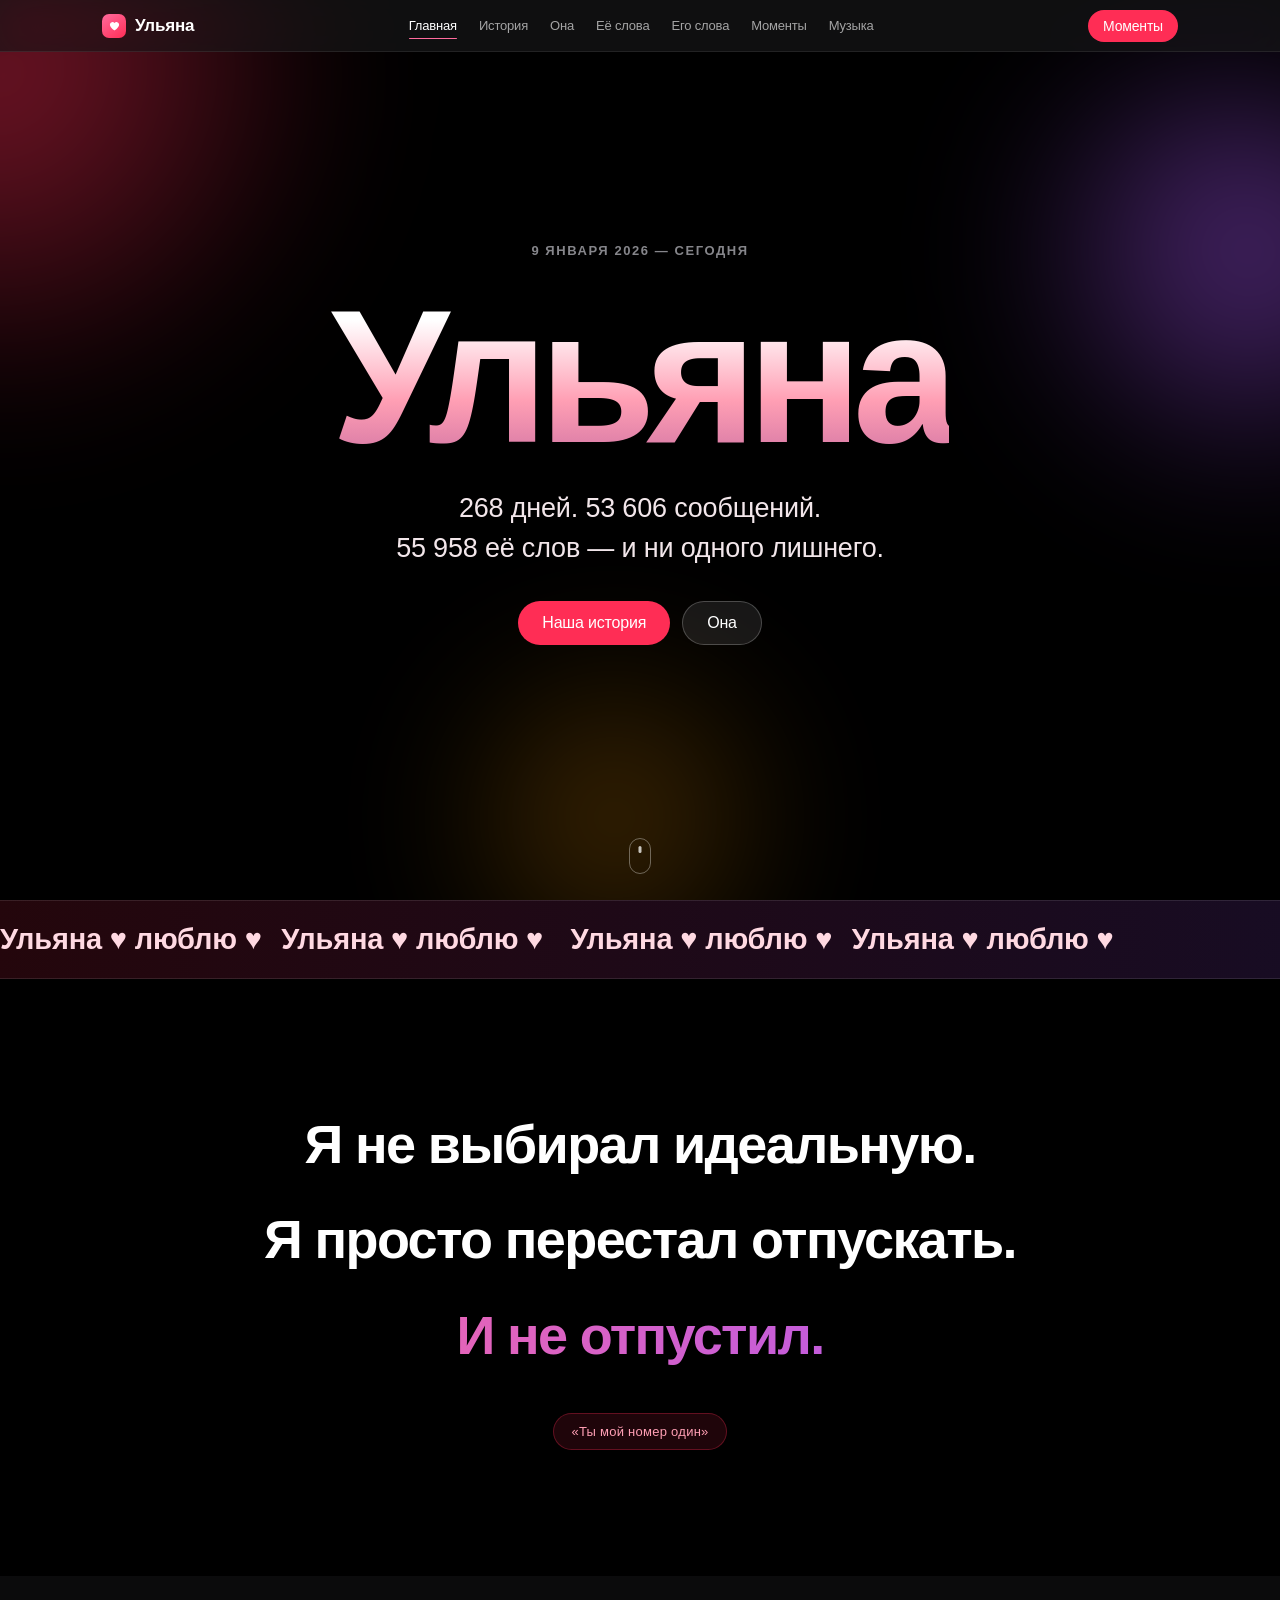
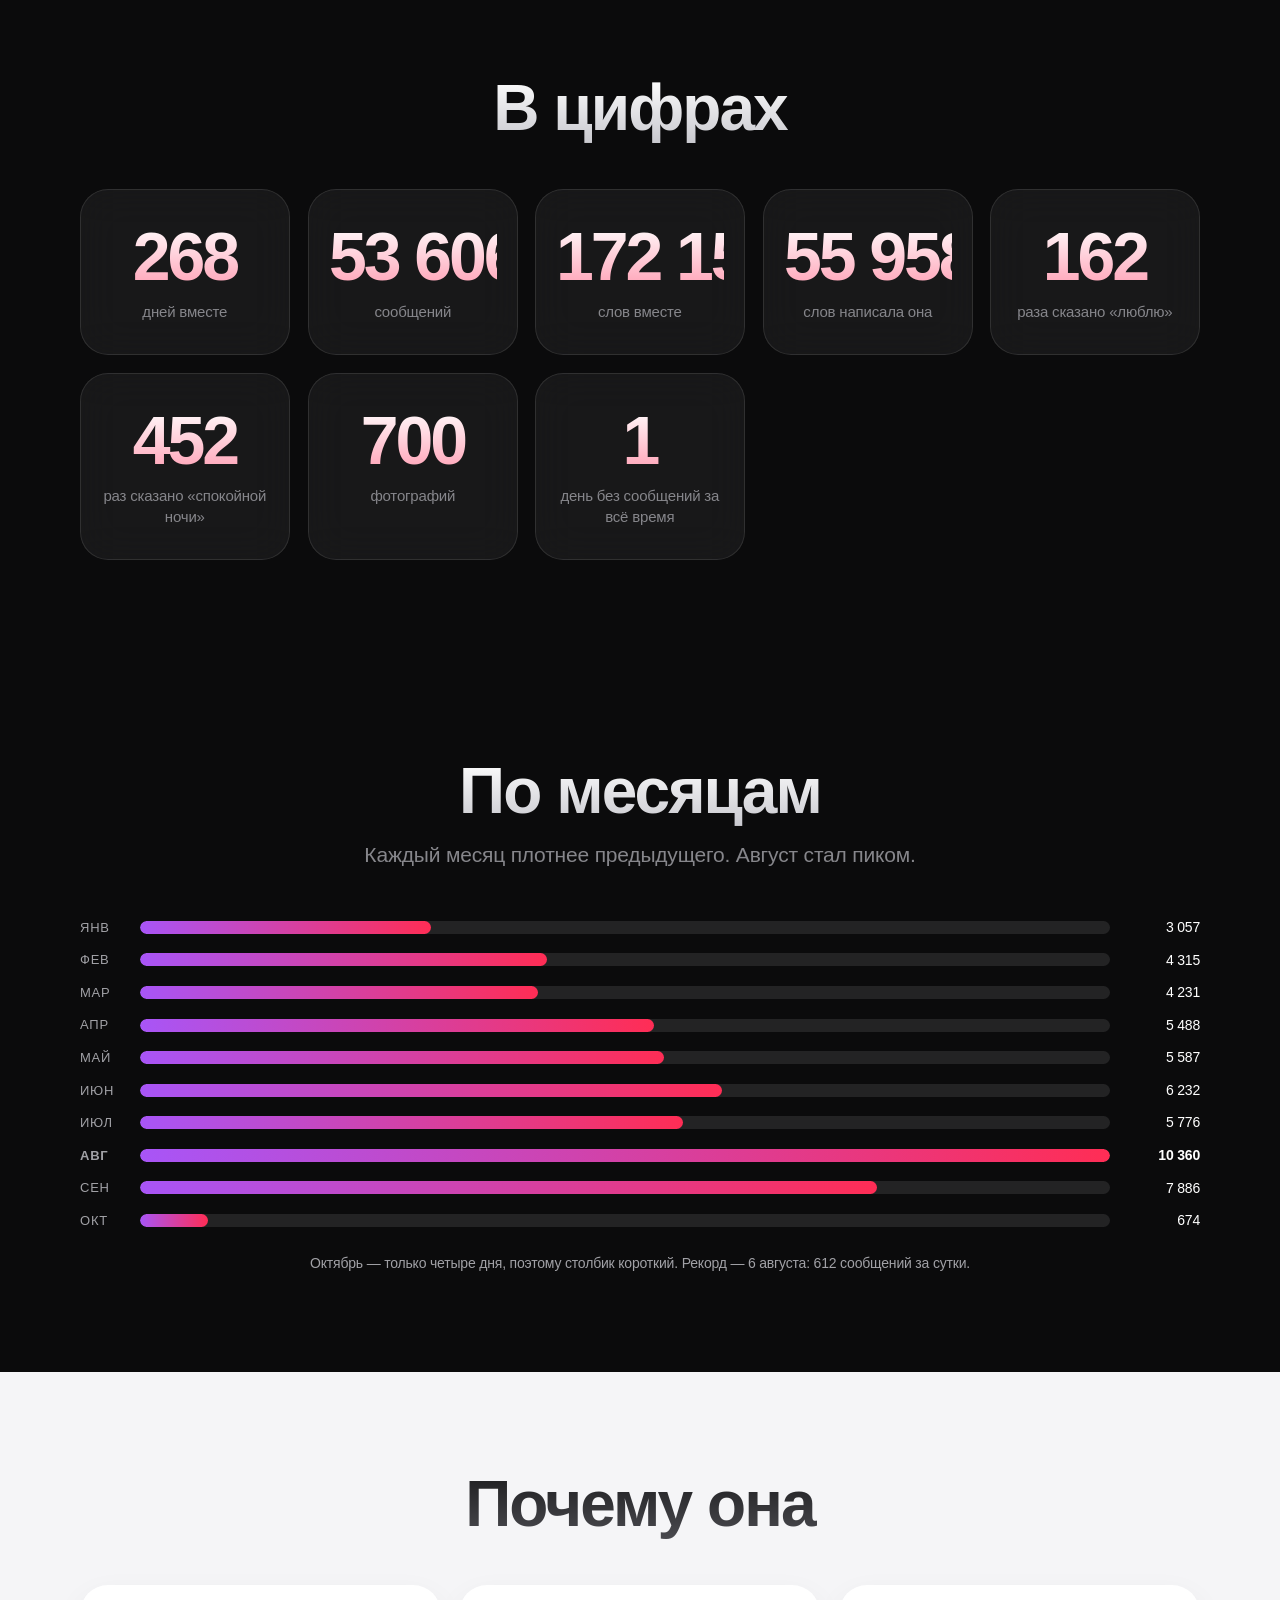
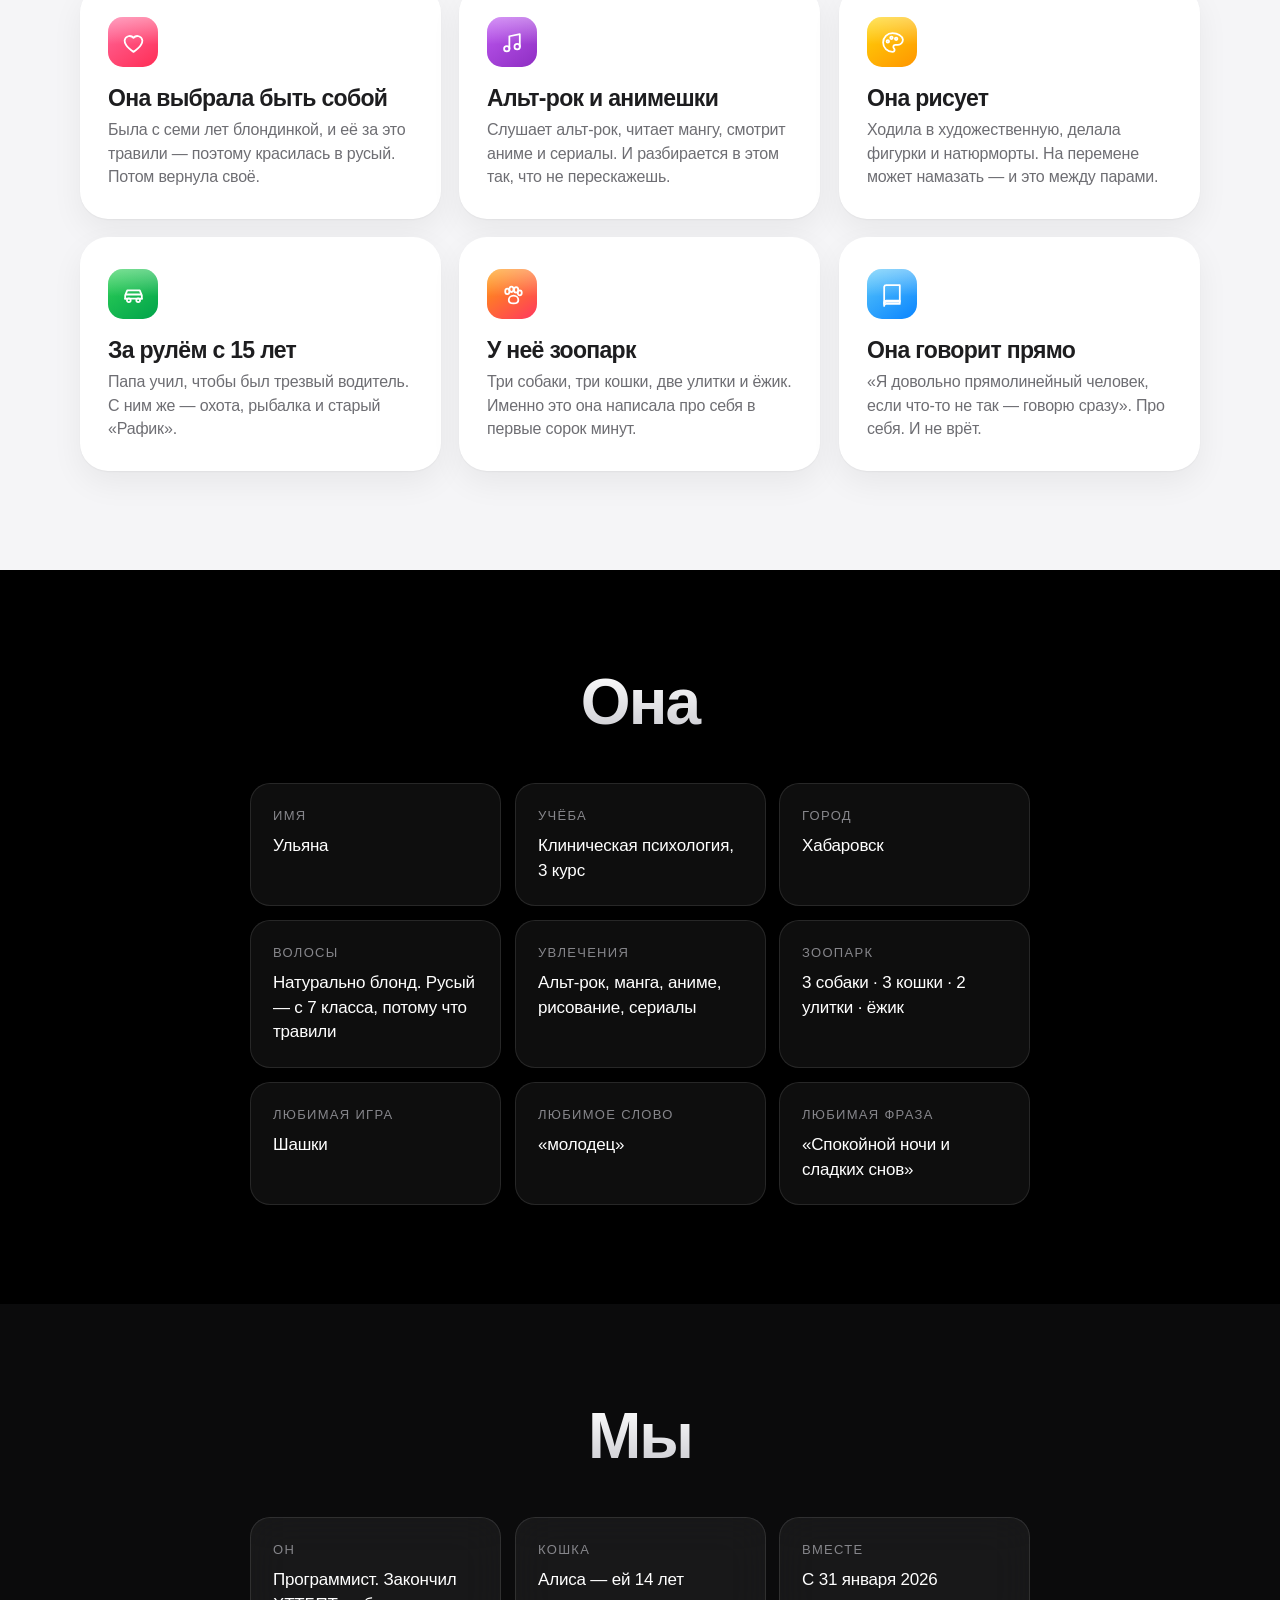
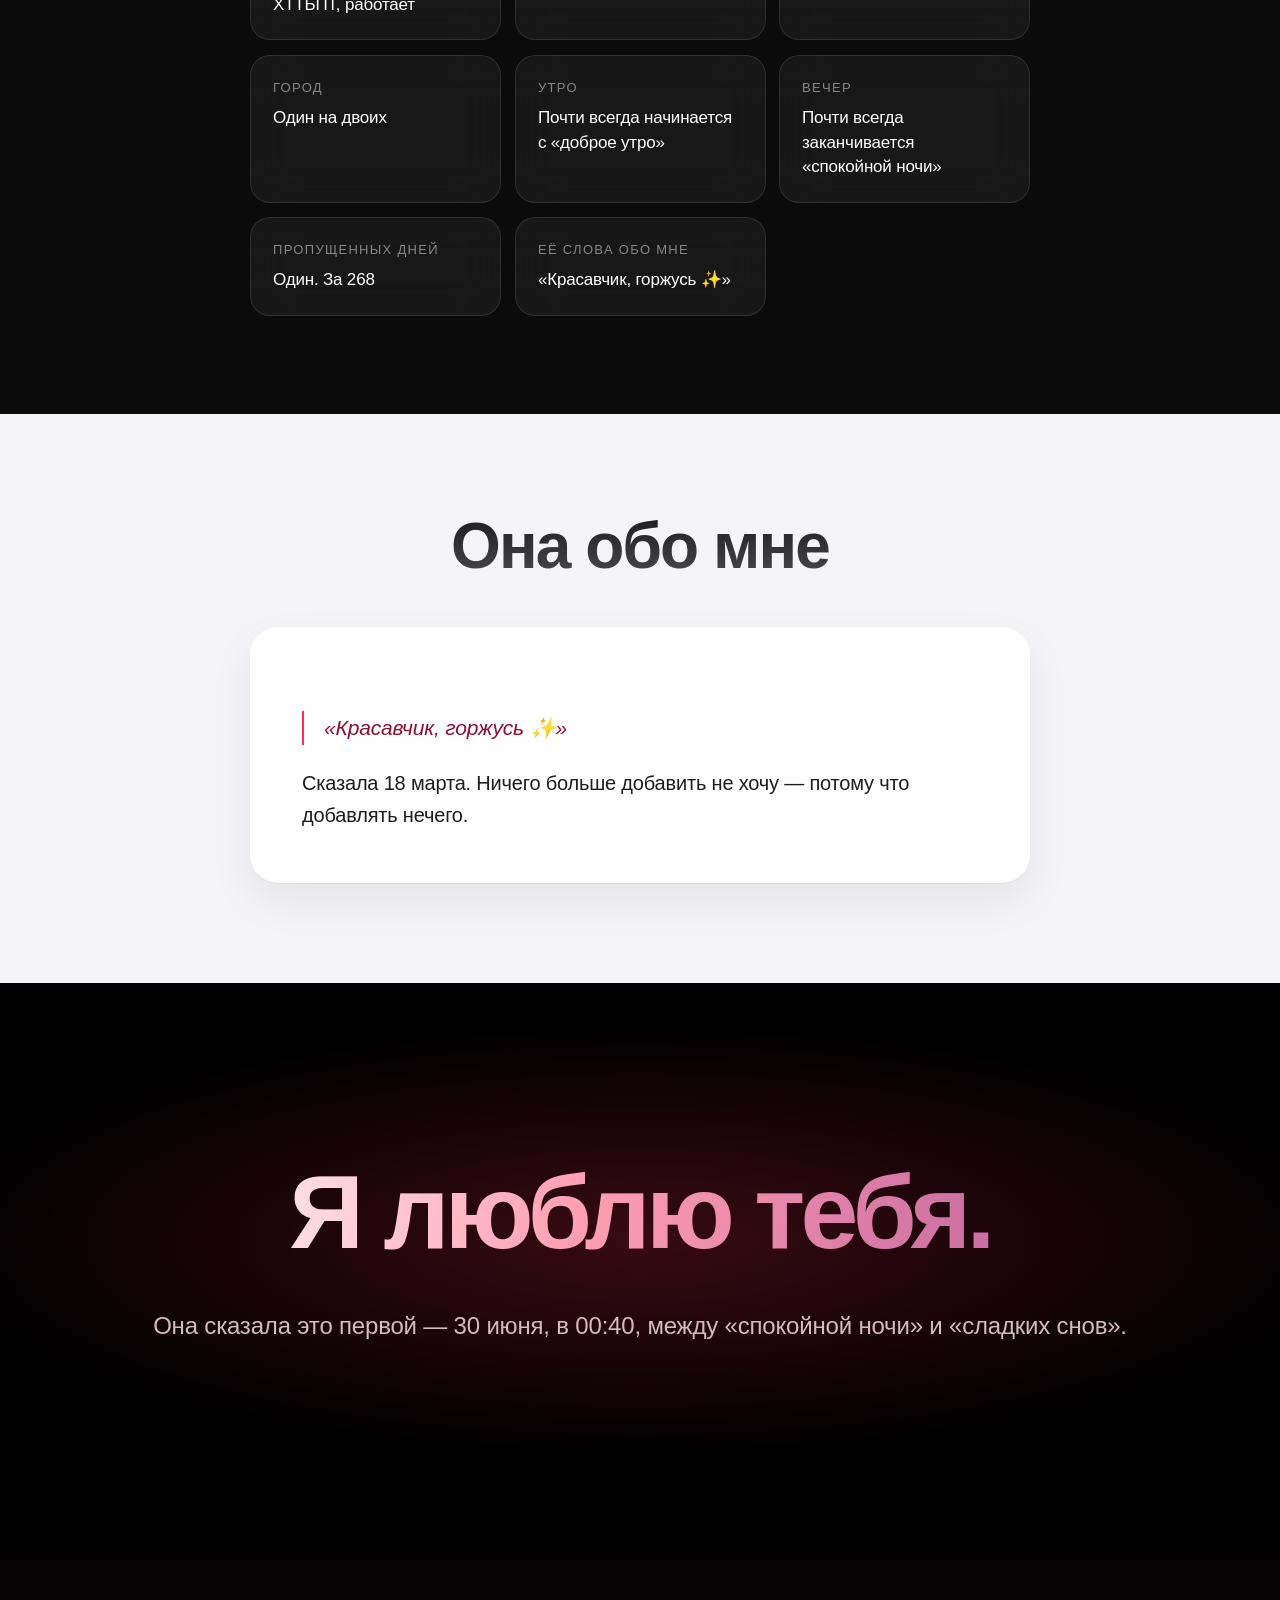
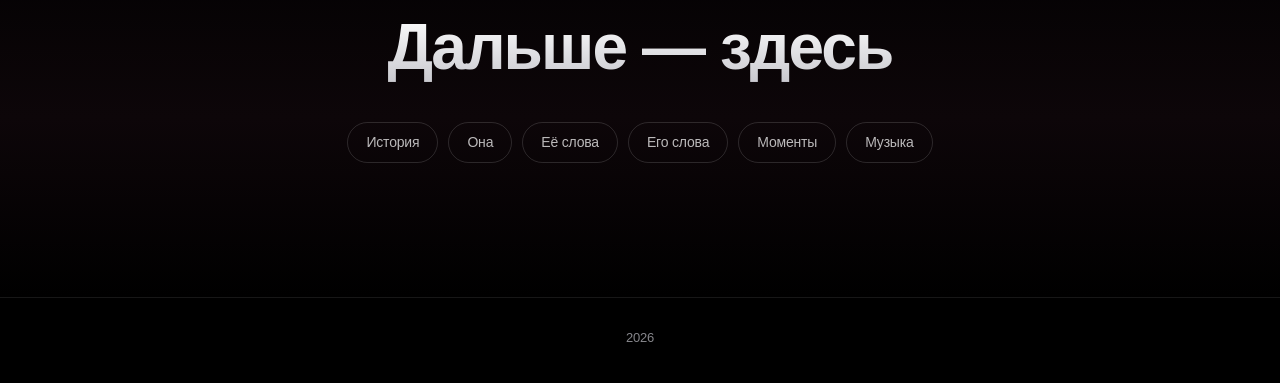
==== commit 2e8d3816: "Обновление сайта: 04.10.2026 23:05" ====
--- a/index.html
+++ b/index.html
@@ -25,6 +25,7 @@
       <li><a href="quotes.html" data-nav="quotes">Её слова</a></li>
       <li><a href="his.html" data-nav="his">Его слова</a></li>
       <li><a href="moments.html" data-nav="moments">Моменты</a></li>
+      <li><a href="music.html" data-nav="music">Музыка</a></li>
     </ul>
     <button class="nav__burger" aria-label="Меню" aria-expanded="false"><span></span></button>
     <a class="btn btn--sm" href="moments.html">Моменты</a>
@@ -36,6 +37,7 @@
     <a href="quotes.html">Её слова</a>
     <a href="his.html">Его слова</a>
     <a href="moments.html">Моменты</a>
+    <a href="music.html">Музыка</a>
   </div>
 </header>
 
@@ -242,6 +244,7 @@
       <a href="quotes.html">Её слова</a>
       <a href="his.html">Его слова</a>
       <a href="moments.html">Моменты</a>
+      <a href="music.html">Музыка</a>
     </div>
   </section>
 
--- a/styles.css
+++ b/styles.css
@@ -421,4 +421,54 @@
   .mrow{grid-template-columns:38px 1fr 62px;gap:10px}
   .mrow__v{font-size:12px}
   .cloud{gap:6px 12px}
+}
+
+/* ── Плеер ───────────────────────────────────────────────── */
+.player{margin-top:44px}
+.now{display:grid;grid-template-columns:96px 1fr auto;gap:18px;align-items:center;
+  background:#fff;border-radius:var(--radius);padding:18px;
+  box-shadow:0 18px 44px rgba(0,0,0,.08)}
+.now__cover{width:96px;height:96px;border-radius:16px;overflow:hidden;background:#eee}
+.now__cover img{width:100%;height:100%;object-fit:cover;display:block}
+.now__label{font-size:12px;letter-spacing:.12em;text-transform:uppercase;color:#86868b}
+.now__title{font-size:22px;font-weight:600;color:#1d1d1f;margin-top:3px}
+.now__artist{font-size:14px;color:#6e6e73;margin-top:2px}
+.now__progress{height:6px;border-radius:980px;background:rgba(0,0,0,.08);margin-top:14px;cursor:pointer;overflow:hidden}
+.now__fill{height:100%;width:0;border-radius:980px;background:linear-gradient(90deg,var(--violet),var(--rose))}
+.now__times{display:flex;justify-content:space-between;font-size:12px;color:#86868b;margin-top:6px;
+  font-variant-numeric:tabular-nums}
+.now__btn{width:56px;height:56px;border-radius:50%;border:0;background:var(--rose);color:#fff;
+  cursor:pointer;display:grid;place-items:center;flex:none;transition:filter .2s}
+.now__btn:hover{filter:brightness(1.08)}
+.now__btn svg{width:20px;height:20px;fill:#fff}
+.now__btn .ic-pause{display:none}
+.now__btn.is-playing .ic-play{display:none}
+.now__btn.is-playing .ic-pause{display:block}
+
+.tracks{margin-top:18px;display:grid;gap:8px}
+.track{display:grid;grid-template-columns:52px 1fr 36px;gap:14px;align-items:center;
+  background:#fff;border:1px solid rgba(0,0,0,.06);border-radius:16px;padding:10px 14px 10px 10px;
+  cursor:pointer;text-align:left;font:inherit;transition:transform .15s var(--ease),box-shadow .2s}
+.track:hover{transform:translateY(-2px);box-shadow:0 12px 30px rgba(0,0,0,.09)}
+.track.is-active{border-color:var(--rose);box-shadow:0 0 0 2px rgba(255,45,85,.16)}
+.track__cover{width:52px;height:52px;border-radius:11px;overflow:hidden;background:#eee}
+.track__cover img{width:100%;height:100%;object-fit:cover;display:block}
+.track__meta{display:flex;flex-direction:column;min-width:0}
+.track__title{font-size:16px;font-weight:600;color:#1d1d1f;white-space:nowrap;overflow:hidden;text-overflow:ellipsis}
+.track__artist{font-size:13px;color:#86868b;margin-top:2px}
+.track__dur{font-size:13px;color:#a1a1a6;font-variant-numeric:tabular-nums}
+.track__play{width:36px;height:36px;border-radius:50%;background:rgba(255,45,85,.1);
+  display:grid;place-items:center;flex:none}
+.track__play svg{width:14px;height:14px;fill:var(--rose)}
+.track__play .ic-pause{display:none}
+.track.is-playing .track__play .ic-play{display:none}
+.track.is-playing .track__play .ic-pause{display:block}
+@media (max-width:430px){
+  .now{grid-template-columns:72px 1fr auto;gap:12px;padding:14px}
+  .now__cover{width:72px;height:72px;border-radius:13px}
+  .now__title{font-size:18px}
+  .now__btn{width:48px;height:48px}
+  .track{grid-template-columns:46px 1fr 34px;gap:10px;padding:9px 12px 9px 9px}
+  .track__cover{width:46px;height:46px}
+  .track__dur{display:none}
 }
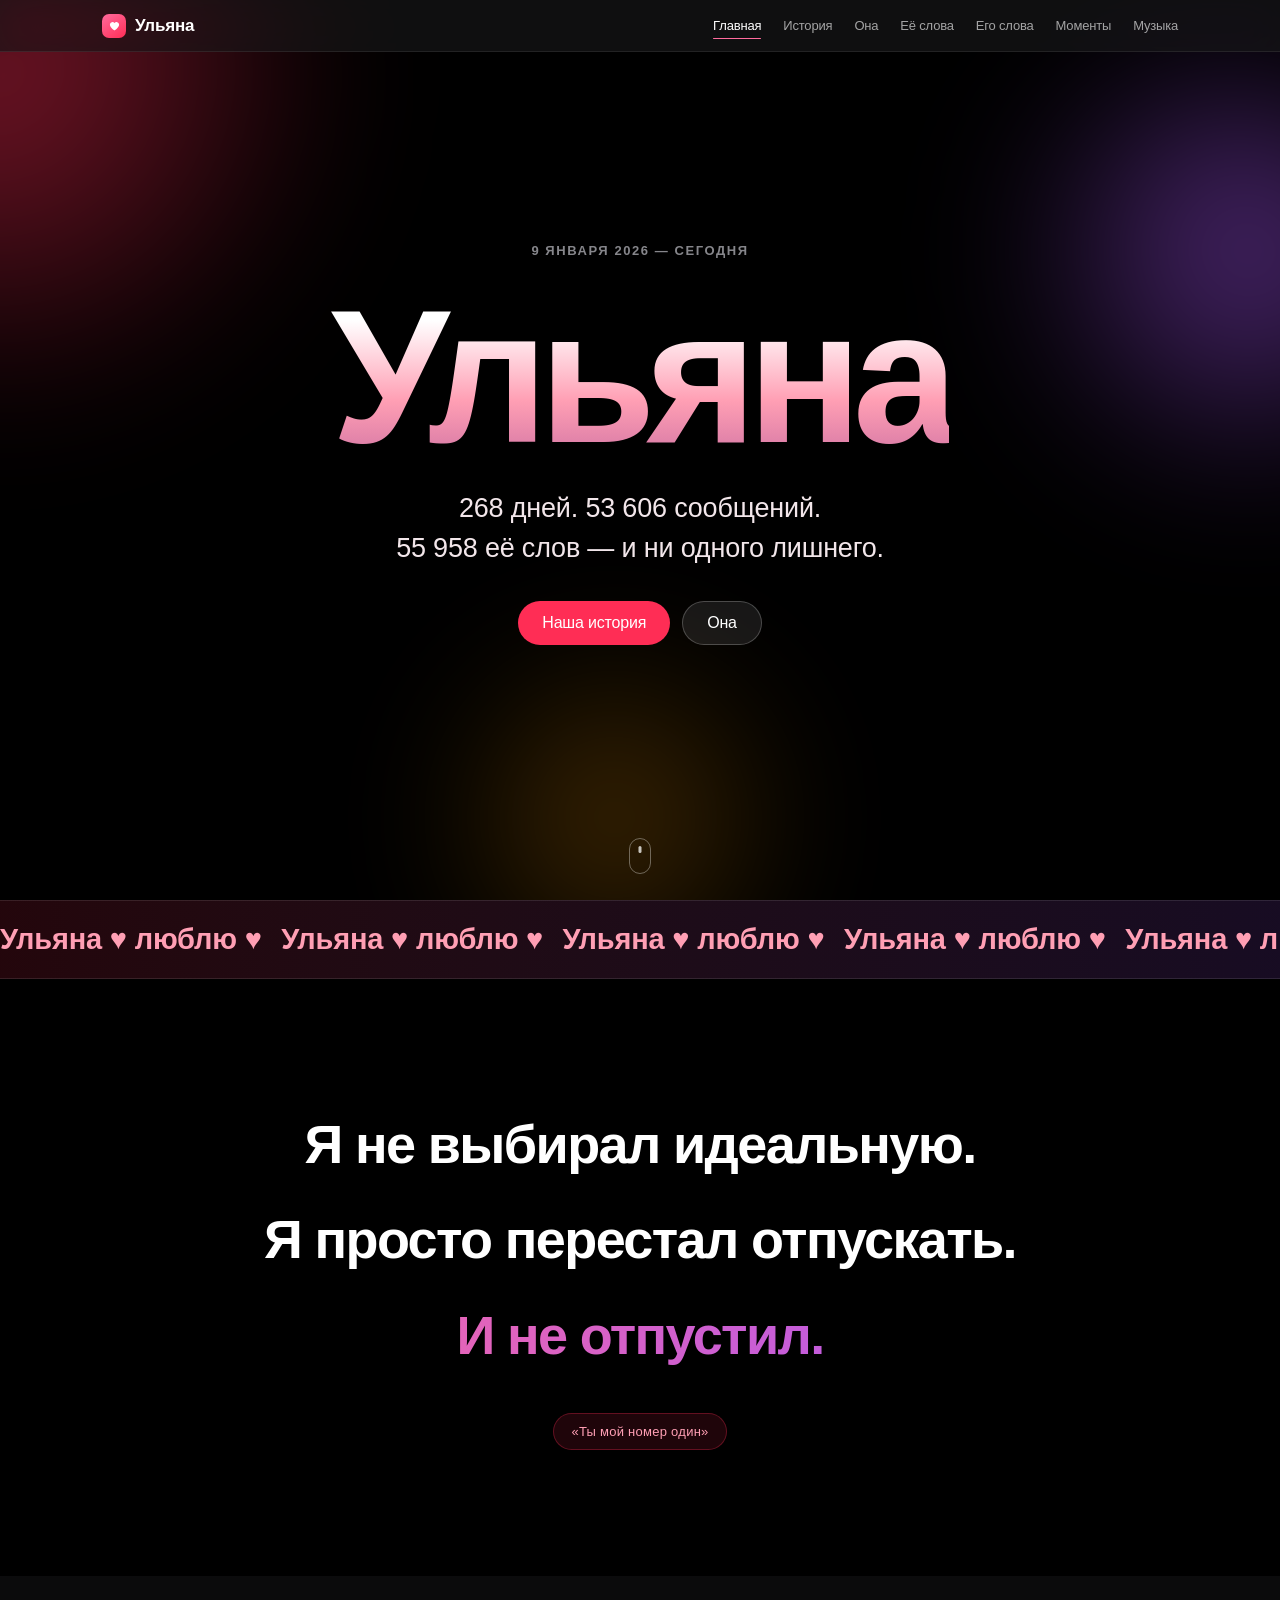
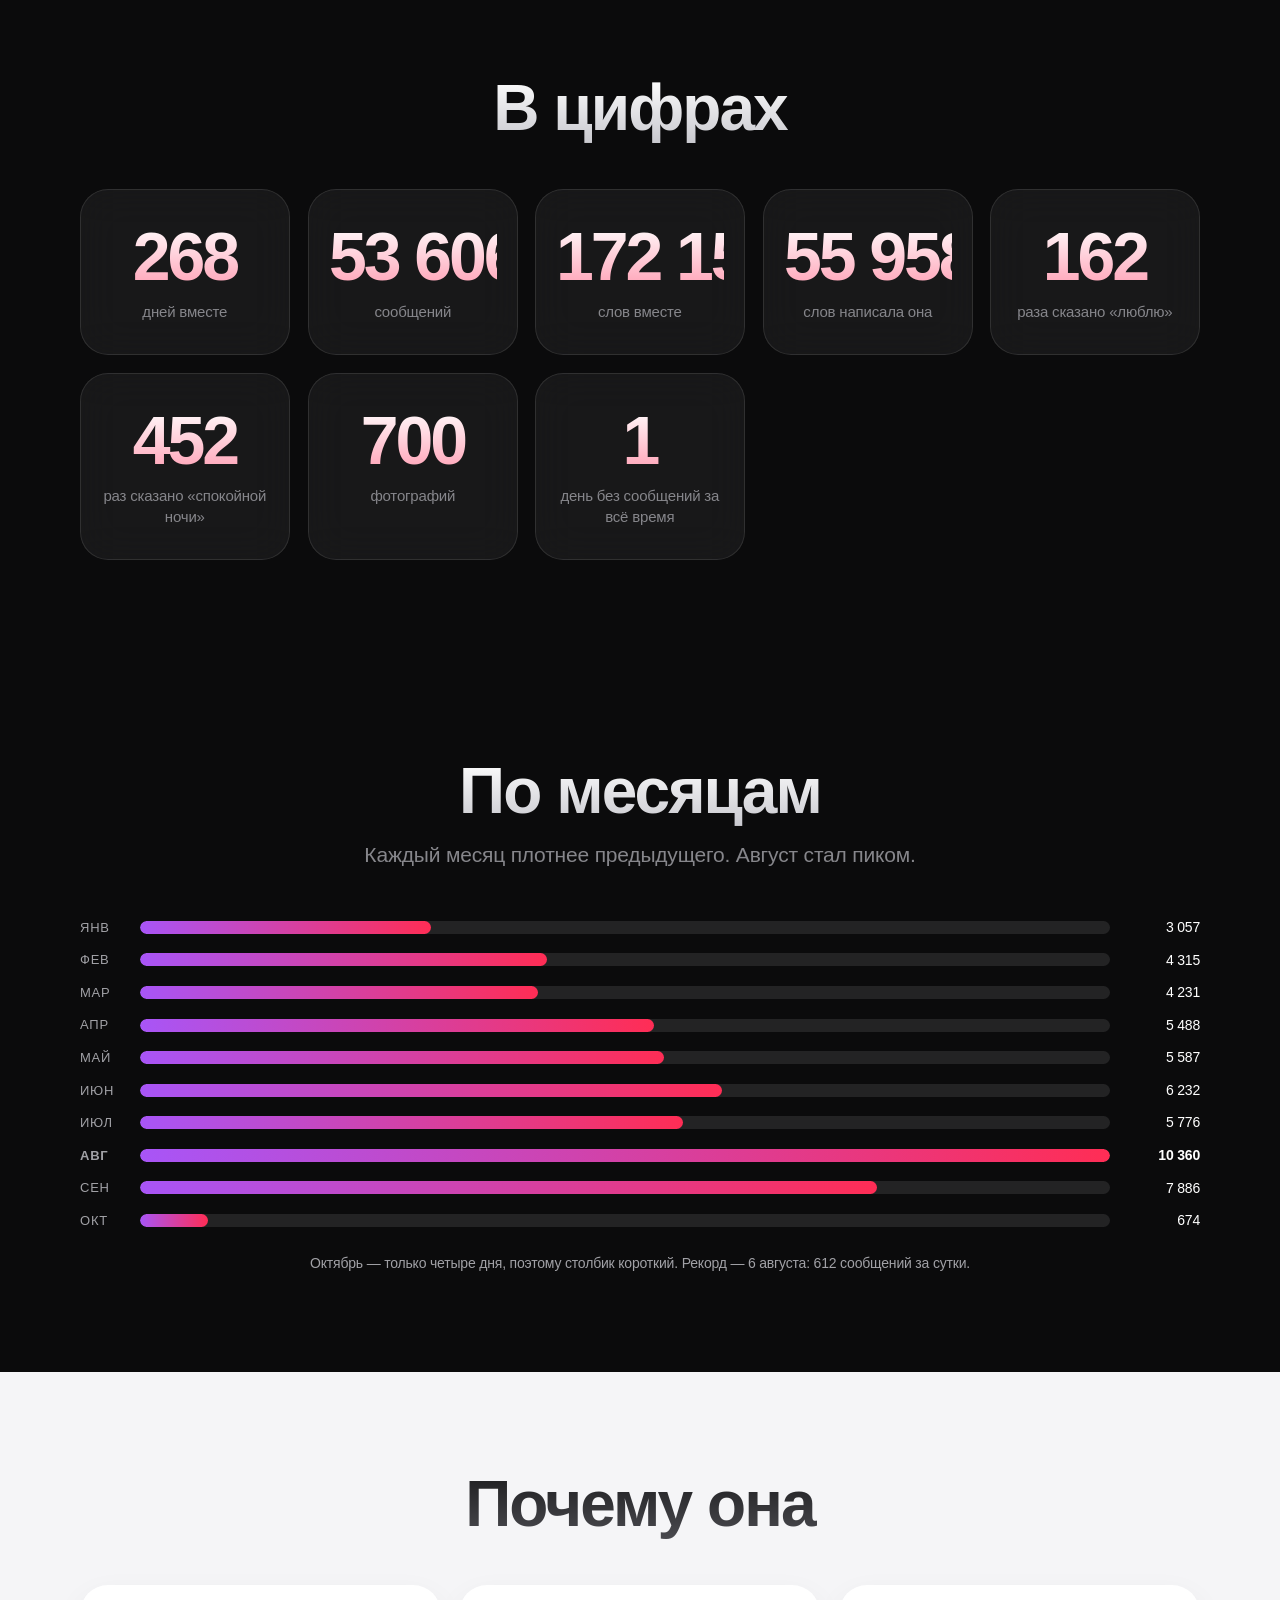
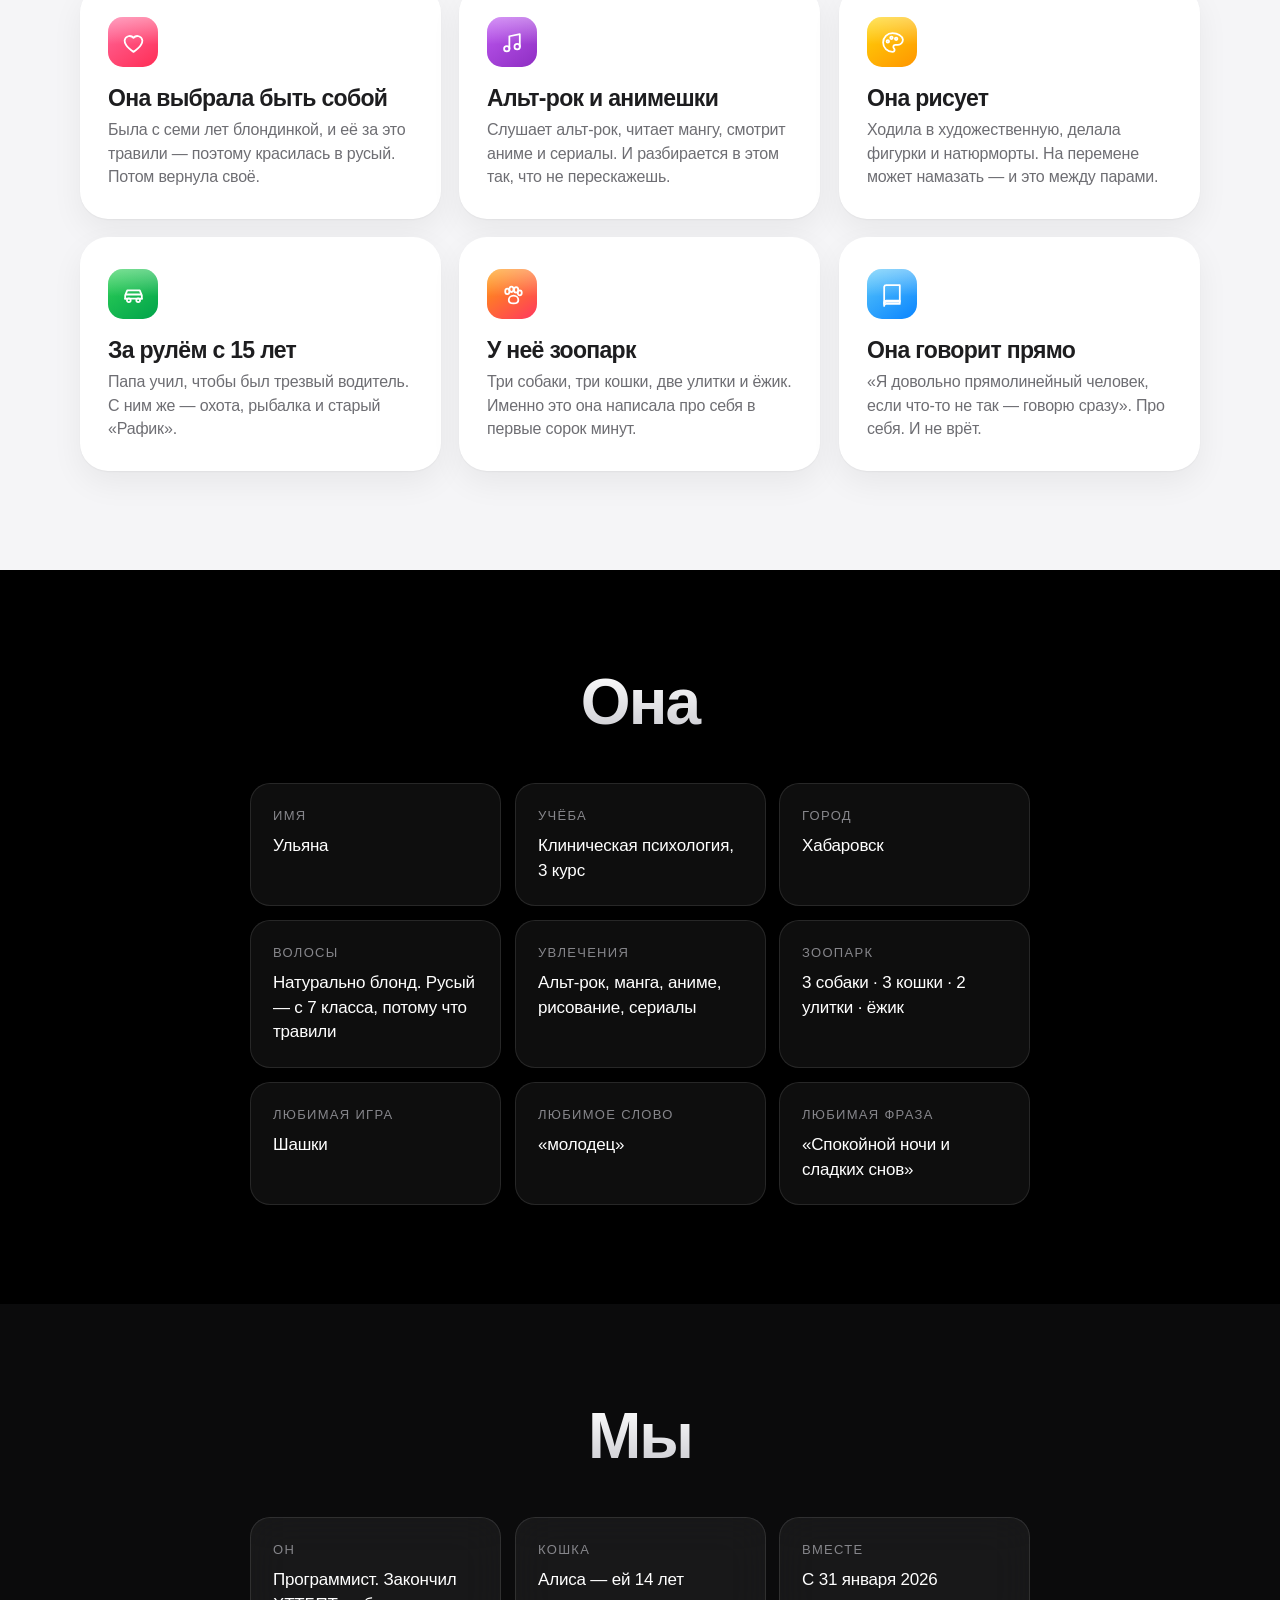
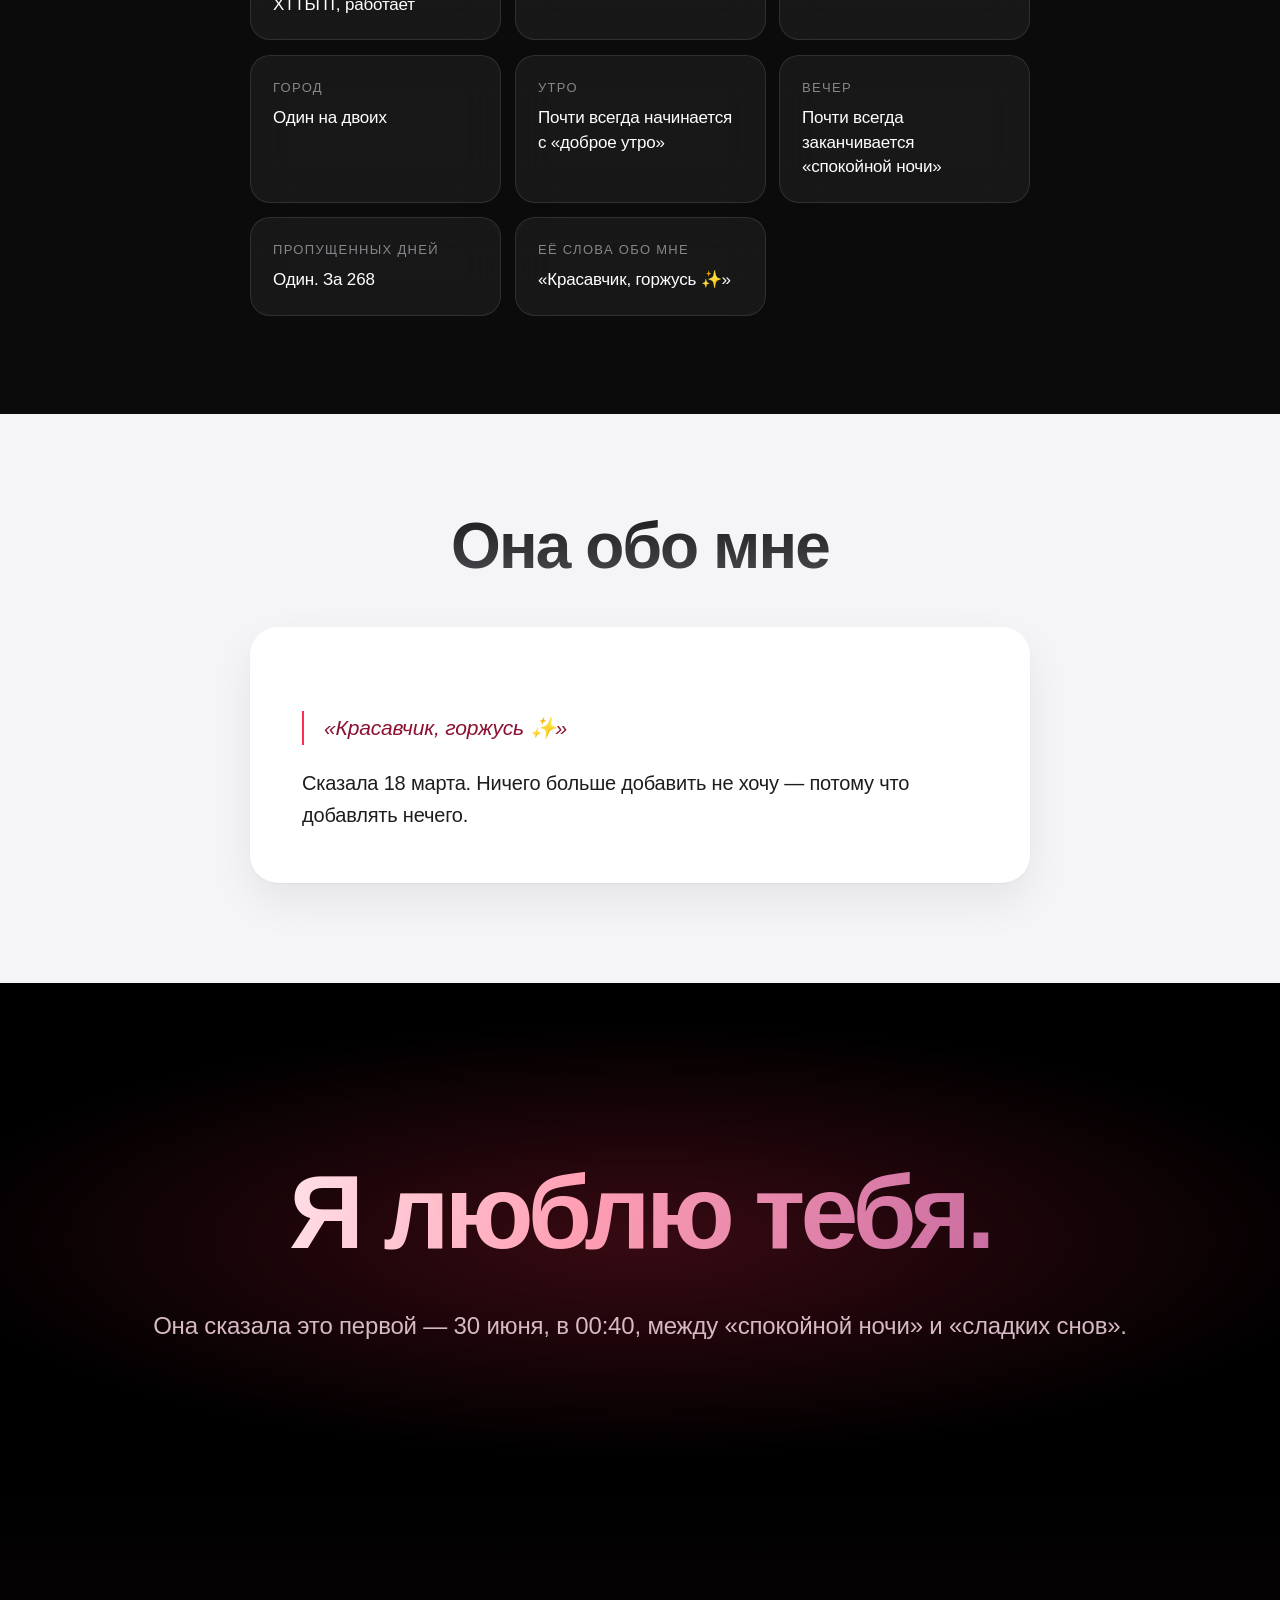
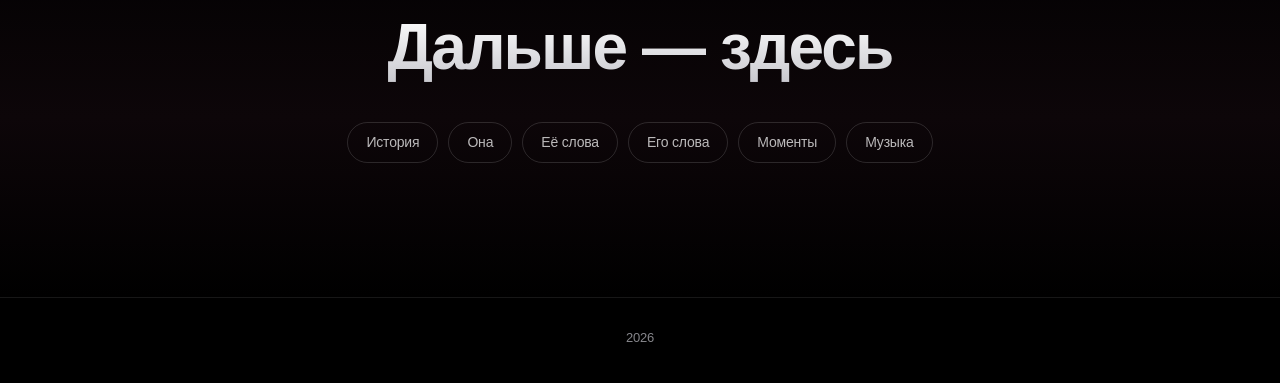
==== commit be8e0dfb: "Обновление сайта: 04.10.2026 23:22" ====
--- a/index.html
+++ b/index.html
@@ -6,7 +6,7 @@
 <meta name="viewport" content="width=device-width, initial-scale=1">
 <title>Ульяна</title>
 <meta name="description" content="Ульяна. 268 дней, 53 606 сообщений и 55 958 её слов.">
-<link rel="stylesheet" href="styles.css">
+<link rel="stylesheet" href="styles.css?v=0cdb6902">
 </head>
 <body data-page="home">
 
@@ -28,7 +28,6 @@
       <li><a href="music.html" data-nav="music">Музыка</a></li>
     </ul>
     <button class="nav__burger" aria-label="Меню" aria-expanded="false"><span></span></button>
-    <a class="btn btn--sm" href="moments.html">Моменты</a>
   </nav>
   <div class="nav__mobile">
     <a href="index.html">Главная</a>
@@ -64,8 +63,7 @@
 
   <div class="marquee" aria-hidden="true">
     <div class="marquee__track">
-      <span>Ульяна&nbsp;♥&nbsp;люблю&nbsp;♥&nbsp;</span><span>Ульяна&nbsp;♥&nbsp;люблю&nbsp;♥&nbsp;</span>
-      <span>Ульяна&nbsp;♥&nbsp;люблю&nbsp;♥&nbsp;</span><span>Ульяна&nbsp;♥&nbsp;люблю&nbsp;♥&nbsp;</span>
+      <span>Ульяна&nbsp;♥&nbsp;люблю&nbsp;♥&nbsp;</span><span>Ульяна&nbsp;♥&nbsp;люблю&nbsp;♥&nbsp;</span><span>Ульяна&nbsp;♥&nbsp;люблю&nbsp;♥&nbsp;</span><span>Ульяна&nbsp;♥&nbsp;люблю&nbsp;♥&nbsp;</span><span>Ульяна&nbsp;♥&nbsp;люблю&nbsp;♥&nbsp;</span><span>Ульяна&nbsp;♥&nbsp;люблю&nbsp;♥&nbsp;</span><span>Ульяна&nbsp;♥&nbsp;люблю&nbsp;♥&nbsp;</span><span>Ульяна&nbsp;♥&nbsp;люблю&nbsp;♥&nbsp;</span><span>Ульяна&nbsp;♥&nbsp;люблю&nbsp;♥&nbsp;</span><span>Ульяна&nbsp;♥&nbsp;люблю&nbsp;♥&nbsp;</span><span>Ульяна&nbsp;♥&nbsp;люблю&nbsp;♥&nbsp;</span><span>Ульяна&nbsp;♥&nbsp;люблю&nbsp;♥&nbsp;</span><span>Ульяна&nbsp;♥&nbsp;люблю&nbsp;♥&nbsp;</span><span>Ульяна&nbsp;♥&nbsp;люблю&nbsp;♥&nbsp;</span><span>Ульяна&nbsp;♥&nbsp;люблю&nbsp;♥&nbsp;</span><span>Ульяна&nbsp;♥&nbsp;люблю&nbsp;♥&nbsp;</span><span>Ульяна&nbsp;♥&nbsp;люблю&nbsp;♥&nbsp;</span><span>Ульяна&nbsp;♥&nbsp;люблю&nbsp;♥&nbsp;</span><span>Ульяна&nbsp;♥&nbsp;люблю&nbsp;♥&nbsp;</span><span>Ульяна&nbsp;♥&nbsp;люблю&nbsp;♥&nbsp;</span><span>Ульяна&nbsp;♥&nbsp;люблю&nbsp;♥&nbsp;</span><span>Ульяна&nbsp;♥&nbsp;люблю&nbsp;♥&nbsp;</span><span>Ульяна&nbsp;♥&nbsp;люблю&nbsp;♥&nbsp;</span><span>Ульяна&nbsp;♥&nbsp;люблю&nbsp;♥&nbsp;</span>
     </div>
   </div>
 
@@ -255,6 +253,6 @@
 </footer>
 
 <button class="totop" aria-label="Наверх">↑</button>
-<script src="script.js"></script>
+<script src="script.js?v=0cdb6902"></script>
 </body>
 </html>
--- a/styles.css
+++ b/styles.css
@@ -1,13 +1,15 @@
 /* =========================================================
    Ульяна — страница о любимой девочке
    Дизайн в духе Apple, тёплая романтическая палитра.
-   6 страниц, общий стиль.
+   7 страниц, общий стиль, свой оттенок у каждой.
    ========================================================= */
 
 :root{
   --black:#000; --white:#fff;
   --gray-6:#f5f5f7; --gray-3:#86868b;
   --rose:#ff2d55; --rose-lt:#ff6b9d; --violet:#a855f7; --gold:#ffcc00;
+  --orb1:#ff2d55; --orb2:#a855f7; --orb3:#ff9f0a;
+  --hero-a:#ff9fb4; --hero-b:#c86ba0;
   --nav-h:52px;
   --radius:28px;
   --ease:cubic-bezier(.28,.11,.32,1);
@@ -53,9 +55,10 @@
 .eyebrow{text-align:center;color:var(--gray-3);font-size:13px;font-weight:600;
   letter-spacing:.12em;text-transform:uppercase}
 .pill{display:inline-block;padding:8px 17px;border-radius:980px;
-  background:rgba(255,45,85,.12);border:1px solid rgba(255,45,85,.3);
-  color:#ff9fb4;font-size:13px;letter-spacing:.02em}
-.pill--light{background:rgba(255,45,85,.07);border-color:rgba(255,45,85,.22);color:#d6244a}
+  background:color-mix(in srgb,var(--rose) 12%,transparent);
+  border:1px solid color-mix(in srgb,var(--rose) 30%,transparent);
+  color:var(--hero-a);font-size:13px;letter-spacing:.02em}
+.pill--light{background:color-mix(in srgb,var(--rose) 8%,transparent);border-color:color-mix(in srgb,var(--rose) 26%,transparent);color:var(--rose)}
 .grad-rose{background:linear-gradient(92deg,var(--rose-lt),var(--violet));
   -webkit-background-clip:text;background-clip:text;
   -webkit-text-fill-color:transparent;color:transparent}
@@ -65,7 +68,7 @@
   height:44px;padding:0 24px;border-radius:980px;background:var(--rose);color:#fff;
   font-size:16px;transition:filter .25s var(--ease),transform .25s var(--ease),box-shadow .25s var(--ease);
   white-space:nowrap}
-.btn:hover{filter:brightness(1.08);transform:translateY(-1px);box-shadow:0 10px 30px rgba(255,45,85,.4)}
+.btn:hover{filter:brightness(1.08);transform:translateY(-1px);box-shadow:0 10px 30px color-mix(in srgb,var(--rose) 40%,transparent)}
 .btn:active{transform:translateY(0) scale(.98)}
 .btn,.nav__burger,.dot,.totop,.shot{touch-action:manipulation}
 .btn,.dot,.nav__burger{-webkit-user-select:none;user-select:none}
@@ -120,7 +123,7 @@
 .hero--short{min-height:min(78svh,760px)}
 .hero__inner{position:relative;z-index:2;max-width:940px}
 .hero__title{font-size:clamp(64px,17vw,190px);font-weight:700;letter-spacing:-.05em;margin:.08em 0 0;
-  background:linear-gradient(180deg,#fff 22%,#ff9fb4 62%,#c86ba0);
+  background:linear-gradient(180deg,#fff 22%,var(--hero-a) 62%,var(--hero-b));
   -webkit-background-clip:text;background-clip:text;
   -webkit-text-fill-color:transparent;color:transparent;will-change:transform,opacity}
 .hero--page .hero__title{font-size:clamp(42px,10vw,120px)}
@@ -128,11 +131,11 @@
 .hero__actions{display:flex;gap:12px;justify-content:center;flex-wrap:wrap;margin-top:32px}
 .orb{position:absolute;border-radius:50%;filter:blur(70px);opacity:.5;pointer-events:none;z-index:1}
 .orb--1{width:44vmax;height:44vmax;left:-14vmax;top:-12vmax;
-  background:radial-gradient(circle at 30% 30%,#ff2d55,transparent 65%)}
+  background:radial-gradient(circle at 30% 30%,var(--orb1),transparent 65%)}
 .orb--2{width:36vmax;height:36vmax;right:-12vmax;top:4vmax;
-  background:radial-gradient(circle at 60% 40%,#a855f7,transparent 65%)}
+  background:radial-gradient(circle at 60% 40%,var(--orb2),transparent 65%)}
 .orb--3{width:32vmax;height:32vmax;left:32%;bottom:-16vmax;
-  background:radial-gradient(circle at 50% 50%,#ff9f0a,transparent 65%);opacity:.3}
+  background:radial-gradient(circle at 50% 50%,var(--orb3),transparent 65%);opacity:.3}
 .scroll-hint{position:absolute;bottom:26px;left:50%;translate:-50% 0;z-index:2;
   width:22px;height:36px;border:1.5px solid rgba(255,255,255,.35);border-radius:12px}
 .scroll-hint span{position:absolute;top:7px;left:50%;translate:-50% 0;width:3px;height:7px;
@@ -143,10 +146,10 @@
 
 /* ── Бегущая строка ──────────────────────────────────────── */
 .marquee{overflow:hidden;white-space:nowrap;padding:17px 0;
-  background:linear-gradient(90deg,rgba(255,45,85,.14),rgba(168,85,247,.14));
+  background:linear-gradient(90deg,color-mix(in srgb,var(--rose) 14%,transparent),color-mix(in srgb,var(--violet) 14%,transparent));
   border-block:1px solid rgba(255,255,255,.1)}
 .marquee__track{display:inline-block;font-size:clamp(19px,2.5vw,29px);font-weight:600;
-  color:#ffd9e2;animation:slide 30s linear infinite}
+  color:var(--hero-a);animation:slide 180s linear infinite}
 .marquee__track span{padding-right:.4em}
 @keyframes slide{to{transform:translateX(-50%)}}
 
@@ -204,9 +207,9 @@
   -webkit-backdrop-filter:blur(20px);backdrop-filter:blur(20px);
   border-radius:var(--radius);padding:32px 20px;text-align:center;
   transition:transform .4s var(--ease),background .4s var(--ease)}
-.stat:hover{transform:translateY(-5px);background:rgba(255,45,85,.12)}
+.stat:hover{transform:translateY(-5px);background:color-mix(in srgb,var(--rose) 12%,transparent)}
 .stat__num{font-size:clamp(40px,6vw,68px);font-weight:700;letter-spacing:-.045em;line-height:1;
-  background:linear-gradient(180deg,#fff,#ff9fb4);
+  background:linear-gradient(180deg,#fff,var(--hero-a));
   -webkit-background-clip:text;background-clip:text;
   -webkit-text-fill-color:transparent;color:transparent}
 .stat__label{margin-top:11px;color:var(--gray-3);font-size:15px;line-height:1.4}
@@ -214,36 +217,36 @@
 /* ── Таймлайн ────────────────────────────────────────────── */
 .timeline{position:relative;margin-top:20px;padding-left:34px;max-width:820px}
 .timeline::before{content:"";position:absolute;left:7px;top:10px;bottom:10px;width:2px;
-  background:linear-gradient(180deg,transparent,rgba(255,45,85,.5) 8%,
-             rgba(168,85,247,.5) 92%,transparent)}
+  background:linear-gradient(180deg,transparent,color-mix(in srgb,var(--rose) 55%,transparent) 8%,
+             color-mix(in srgb,var(--violet) 55%,transparent) 92%,transparent)}
 .tl{position:relative;padding-bottom:40px}
 .tl:last-child{padding-bottom:0}
 .tl__dot{position:absolute;left:-34px;top:8px;width:16px;height:16px;border-radius:50%;
-  background:#111;border:2px solid var(--rose);box-shadow:0 0 0 5px rgba(255,45,85,.14)}
+  background:#111;border:2px solid var(--rose);box-shadow:0 0 0 5px color-mix(in srgb,var(--rose) 14%,transparent)}
 .tl--live .tl__dot{background:var(--rose);border-color:#fff;animation:pulse 2s ease-in-out infinite}
-@keyframes pulse{0%,100%{box-shadow:0 0 0 4px rgba(255,45,85,.2)}50%{box-shadow:0 0 0 12px rgba(255,45,85,.04)}}
+@keyframes pulse{0%,100%{box-shadow:0 0 0 4px color-mix(in srgb,var(--rose) 22%,transparent)}50%{box-shadow:0 0 0 12px color-mix(in srgb,var(--rose) 4%,transparent)}}
 .tl__date{font-size:12px;font-weight:700;letter-spacing:.14em;text-transform:uppercase;color:var(--rose)}
 .tl h3{font-size:clamp(21px,2.5vw,29px);margin-top:6px}
 .tl p{margin-top:9px;color:var(--gray-3);max-width:600px}
 .tl__say{margin-top:14px;padding:13px 17px;border-radius:14px;
   background:rgba(255,255,255,.06);border-left:2px solid var(--rose-lt);
   font-size:15px;color:#e6d3da;max-width:560px;font-style:italic}
-.tl__say b{font-style:normal;font-weight:600;color:#ff9fb4;display:block;
+.tl__say b{font-style:normal;font-weight:600;color:var(--hero-a);display:block;
   margin-bottom:3px;font-size:12px;letter-spacing:.1em;text-transform:uppercase}
 .on-light .tl p{color:#6e6e73}
-.on-light .tl__say{background:rgba(255,45,85,.05);color:#3a3a3c;border-left-color:var(--rose)}
+.on-light .tl__say{background:color-mix(in srgb,var(--rose) 6%,transparent);color:#3a3a3c;border-left-color:var(--rose)}
 
 /* ── Цитаты (сетка сообщений) ────────────────────────────── */
 .quotes{display:grid;gap:16px;margin-top:44px;grid-template-columns:repeat(auto-fit,minmax(300px,1fr))}
 .qmsg{background:rgba(255,255,255,.06);border:1px solid rgba(255,255,255,.1);
   border-radius:22px;padding:24px 24px 20px;position:relative;
   transition:transform .4s var(--ease),background .4s var(--ease)}
-.qmsg:hover{transform:translateY(-4px);background:rgba(255,45,85,.1)}
+.qmsg:hover{transform:translateY(-4px);background:color-mix(in srgb,var(--rose) 10%,transparent)}
 .qmsg__text{font-size:17px;line-height:1.5;color:#f0e6ea}
 .qmsg__meta{margin-top:16px;display:flex;justify-content:space-between;align-items:center;
   font-size:12px;color:var(--gray-3)}
 .qmsg__date{font-variant-numeric:tabular-nums;letter-spacing:.06em}
-.qmsg__who{color:#ff9fb4;font-weight:600}
+.qmsg__who{color:var(--hero-a);font-weight:600}
 .on-light .qmsg{background:#fff;border-color:rgba(0,0,0,.06);
   box-shadow:0 1px 2px rgba(0,0,0,.04),0 10px 28px rgba(0,0,0,.05)}
 .on-light .qmsg:hover{background:#fff;box-shadow:0 18px 44px rgba(0,0,0,.1)}
@@ -261,7 +264,7 @@
   background:linear-gradient(180deg,transparent,rgba(0,0,0,.82));
   transform:translateY(6px);opacity:.94;transition:transform .4s var(--ease)}
 .shot:hover .shot__cap{transform:translateY(0)}
-.shot__date{font-size:12px;letter-spacing:.12em;color:#ffd9e2;font-weight:600}
+.shot__date{font-size:12px;letter-spacing:.12em;color:var(--hero-a);font-weight:600}
 .shot__text{margin-top:4px;font-size:14px;color:#fff;line-height:1.35}
 .shot--tall{aspect-ratio:3/4.6}
 
@@ -270,7 +273,7 @@
 .lightbox.is-open{display:grid}
 .lightbox img{max-width:min(92vw,900px);max-height:82vh;border-radius:16px;object-fit:contain}
 .lightbox__cap{margin-top:16px;text-align:center;color:#e9e9ee;font-size:15px}
-.lightbox__cap b{display:block;color:#ff9fb4;font-size:12px;letter-spacing:.12em;
+.lightbox__cap b{display:block;color:var(--hero-a);font-size:12px;letter-spacing:.12em;
   text-transform:uppercase;margin-bottom:5px}
 .lightbox__close{position:absolute;top:20px;right:22px;width:42px;height:42px;border-radius:50%;
   border:0;background:rgba(255,255,255,.14);color:#fff;font-size:22px;cursor:pointer;line-height:1}
@@ -282,7 +285,7 @@
   box-shadow:0 1px 2px rgba(0,0,0,.05),0 18px 44px rgba(0,0,0,.07)}
 .prose p,.letter__body p{font-size:clamp(17px,1.95vw,20px);color:#1d1d1f;line-height:1.62}
 .prose p + p,.letter__body p + p{margin-top:1.1em}
-.prose p.is-mark,.letter__body p.is-mark{background:linear-gradient(180deg,transparent 62%,rgba(255,45,85,.18) 0);
+.prose p.is-mark,.letter__body p.is-mark{background:linear-gradient(180deg,transparent 62%,color-mix(in srgb,var(--rose) 18%,transparent) 0);
   display:inline}
 .prose p.q,.letter__body p.q{font-size:clamp(17px,2.1vw,21px);color:#8c1030;padding-left:20px;
   border-left:2px solid var(--rose);font-style:italic;margin-top:1.5em !important}
@@ -322,9 +325,9 @@
 
 /* ── Mainline ────────────────────────────────────────────── */
 .mainline{padding:clamp(90px,17vh,190px) 22px;text-align:center;
-  background:radial-gradient(80% 60% at 50% 50%,rgba(255,45,85,.22),transparent 70%),#000}
+  background:radial-gradient(80% 60% at 50% 50%,color-mix(in srgb,var(--rose) 22%,transparent),transparent 70%),#000}
 .mainline__text{font-size:clamp(38px,8.2vw,104px);font-weight:700;letter-spacing:-.045em;
-  background:linear-gradient(100deg,#fff 10%,#ff9fb4 45%,#c86ba0 80%);
+  background:linear-gradient(100deg,#fff 10%,var(--hero-a) 45%,var(--hero-b) 80%);
   -webkit-background-clip:text;background-clip:text;
   -webkit-text-fill-color:transparent;color:transparent}
 .mainline__sub{margin-top:20px;color:#d6b9c3;font-size:clamp(17px,2.1vw,24px);font-weight:300}
@@ -341,7 +344,7 @@
 /* ── Подвал ──────────────────────────────────────────────── */
 .footer{padding:30px 22px calc(36px + env(safe-area-inset-bottom));text-align:center;color:var(--gray-3);font-size:13px;
   border-top:1px solid rgba(255,255,255,.09)}
-.footer a{color:#ff9fb4}
+.footer a{color:var(--hero-a)}
 
 /* ── Появление ───────────────────────────────────────────── */
 [data-reveal]{opacity:0;transform:translateY(32px);
@@ -354,7 +357,7 @@
   -webkit-backdrop-filter:blur(18px);backdrop-filter:blur(18px);color:#fff;font-size:18px;
   cursor:pointer;opacity:0;pointer-events:none;transition:opacity .3s,transform .3s var(--ease)}
 .totop.is-show{opacity:1;pointer-events:auto}
-.totop:hover{transform:translateY(-3px);background:rgba(255,45,85,.7);border-color:transparent}
+.totop:hover{transform:translateY(-3px);background:color-mix(in srgb,var(--rose) 75%,transparent);border-color:transparent}
 
 /* ── Телефон: мелкие экраны и безопасные зоны ──────────────── */
 @media (max-width:430px){
@@ -450,14 +453,14 @@
   background:#fff;border:1px solid rgba(0,0,0,.06);border-radius:16px;padding:10px 14px 10px 10px;
   cursor:pointer;text-align:left;font:inherit;transition:transform .15s var(--ease),box-shadow .2s}
 .track:hover{transform:translateY(-2px);box-shadow:0 12px 30px rgba(0,0,0,.09)}
-.track.is-active{border-color:var(--rose);box-shadow:0 0 0 2px rgba(255,45,85,.16)}
+.track.is-active{border-color:var(--rose);box-shadow:0 0 0 2px color-mix(in srgb,var(--rose) 16%,transparent)}
 .track__cover{width:52px;height:52px;border-radius:11px;overflow:hidden;background:#eee}
 .track__cover img{width:100%;height:100%;object-fit:cover;display:block}
 .track__meta{display:flex;flex-direction:column;min-width:0}
 .track__title{font-size:16px;font-weight:600;color:#1d1d1f;white-space:nowrap;overflow:hidden;text-overflow:ellipsis}
 .track__artist{font-size:13px;color:#86868b;margin-top:2px}
 .track__dur{font-size:13px;color:#a1a1a6;font-variant-numeric:tabular-nums}
-.track__play{width:36px;height:36px;border-radius:50%;background:rgba(255,45,85,.1);
+.track__play{width:36px;height:36px;border-radius:50%;background:color-mix(in srgb,var(--rose) 12%,transparent);
   display:grid;place-items:center;flex:none}
 .track__play svg{width:14px;height:14px;fill:var(--rose)}
 .track__play .ic-pause{display:none}
@@ -471,4 +474,37 @@
   .track{grid-template-columns:46px 1fr 34px;gap:10px;padding:9px 12px 9px 9px}
   .track__cover{width:46px;height:46px}
   .track__dur{display:none}
-}+}
+
+/* ── Темы страниц ────────────────────────────────────────────
+   Один стиль, свой оттенок на каждой странице. Задаётся через
+   <body data-page="…">: переопределяем акценты, свечение шаров
+   и градиент заголовка. Всё остальное подхватывается из :root. */
+body[data-page="home"]{
+  --rose:#ff2d55; --rose-lt:#ff6b9d; --violet:#a855f7;
+  --orb1:#ff2d55; --orb2:#a855f7; --orb3:#ff9f0a;
+  --hero-a:#ff9fb4; --hero-b:#c86ba0}
+body[data-page="story"]{           /* закат, история */
+  --rose:#ff6a3d; --rose-lt:#ff9e6b; --violet:#ff2d55;
+  --orb1:#ff6a3d; --orb2:#ff2d55; --orb3:#ffcc00;
+  --hero-a:#ffc09e; --hero-b:#d07a52}
+body[data-page="quotes"]{          /* румянец */
+  --rose:#ff3d8b; --rose-lt:#ff86bb; --violet:#c026d3;
+  --orb1:#ff3d8b; --orb2:#c026d3; --orb3:#ff2d55;
+  --hero-a:#ffa6cd; --hero-b:#d16a97}
+body[data-page="about"]{           /* орхидея */
+  --rose:#c46bff; --rose-lt:#dfa6ff; --violet:#ff6b9d;
+  --orb1:#c46bff; --orb2:#ff6b9d; --orb3:#a855f7;
+  --hero-a:#e0c2ff; --hero-b:#a678d6}
+body[data-page="his"]{             /* индиго-фиалка */
+  --rose:#6d5cff; --rose-lt:#a09bff; --violet:#d946ef;
+  --orb1:#6d5cff; --orb2:#d946ef; --orb3:#a855f7;
+  --hero-a:#b8b2ff; --hero-b:#8478d6}
+body[data-page="moments"]{         /* фуксия */
+  --rose:#e040c0; --rose-lt:#f38fe6; --violet:#a855f7;
+  --orb1:#e040c0; --orb2:#a855f7; --orb3:#ff2d55;
+  --hero-a:#f2a9ea; --hero-b:#b866b0}
+body[data-page="music"]{           /* пурпур */
+  --rose:#b14bff; --rose-lt:#cf8cff; --violet:#ff3d8b;
+  --orb1:#b14bff; --orb2:#ff3d8b; --orb3:#ffcc00;
+  --hero-a:#d9b0ff; --hero-b:#9a5fd0}
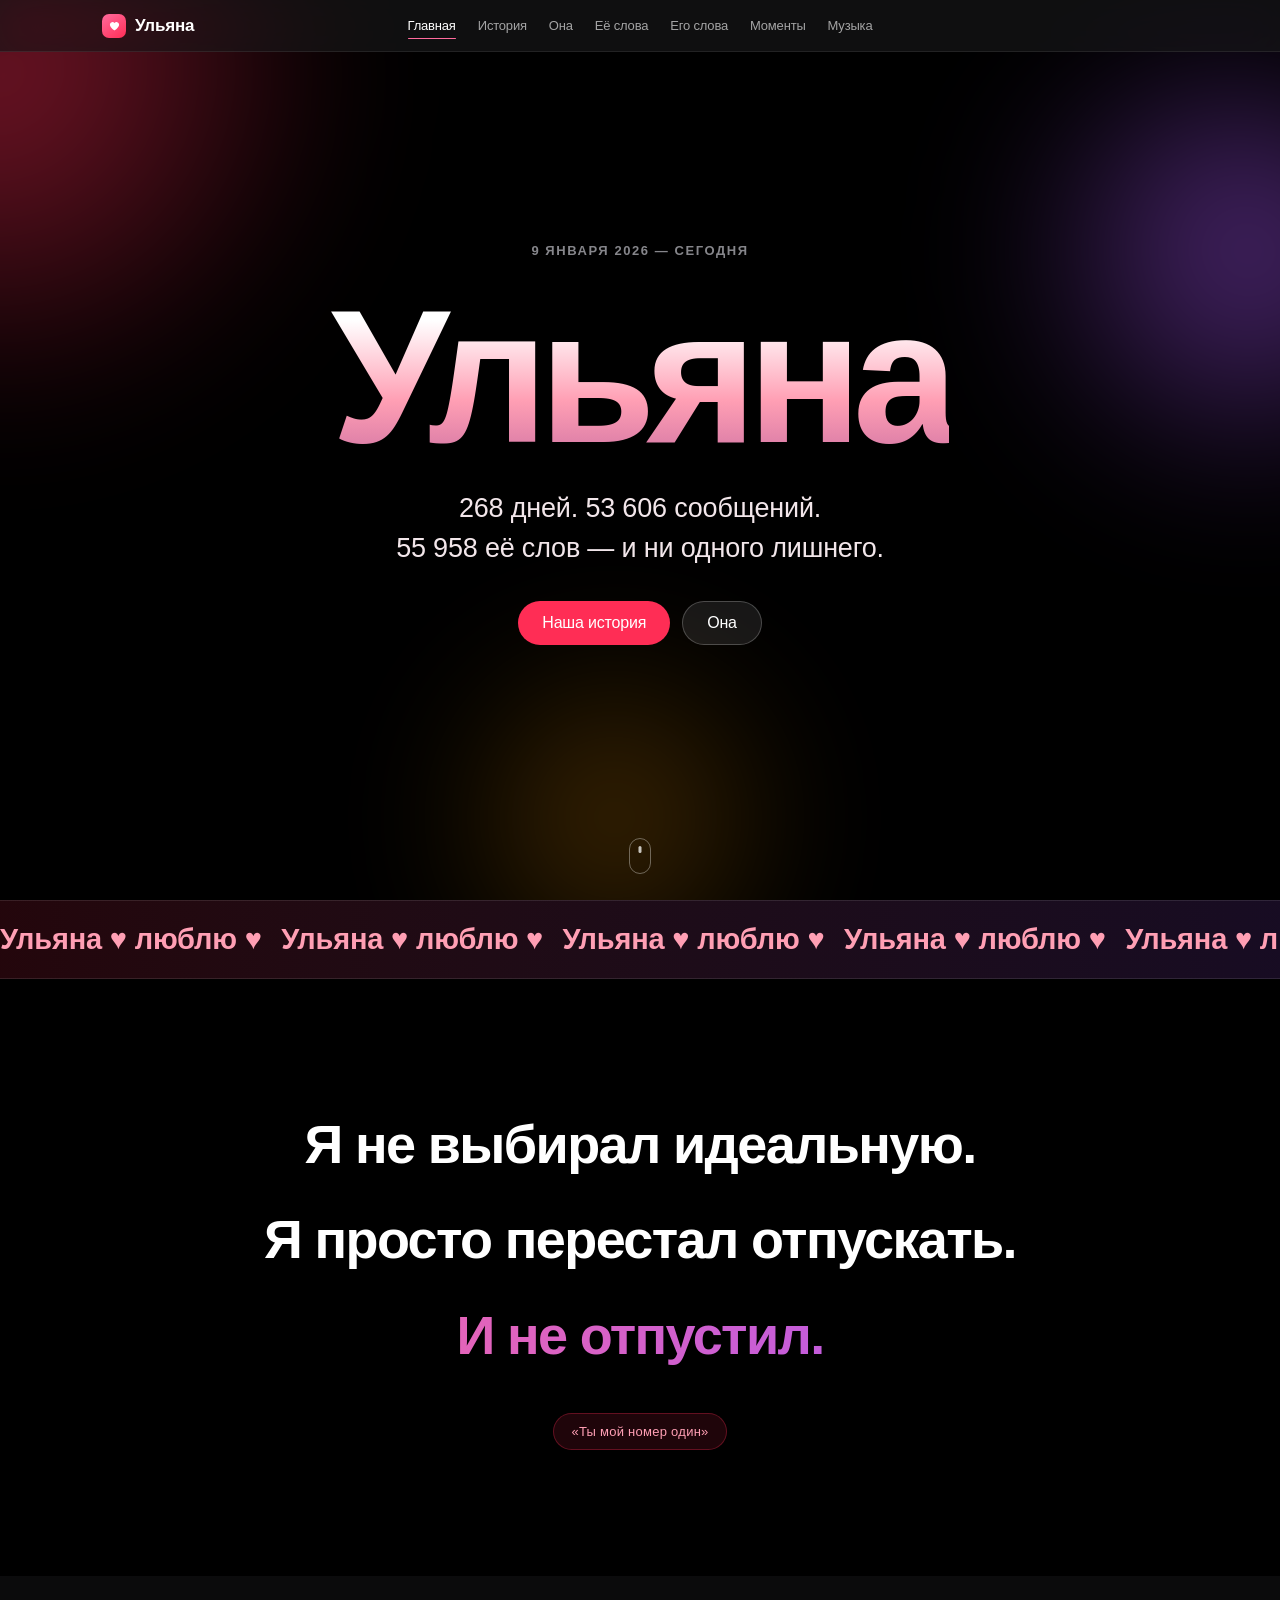
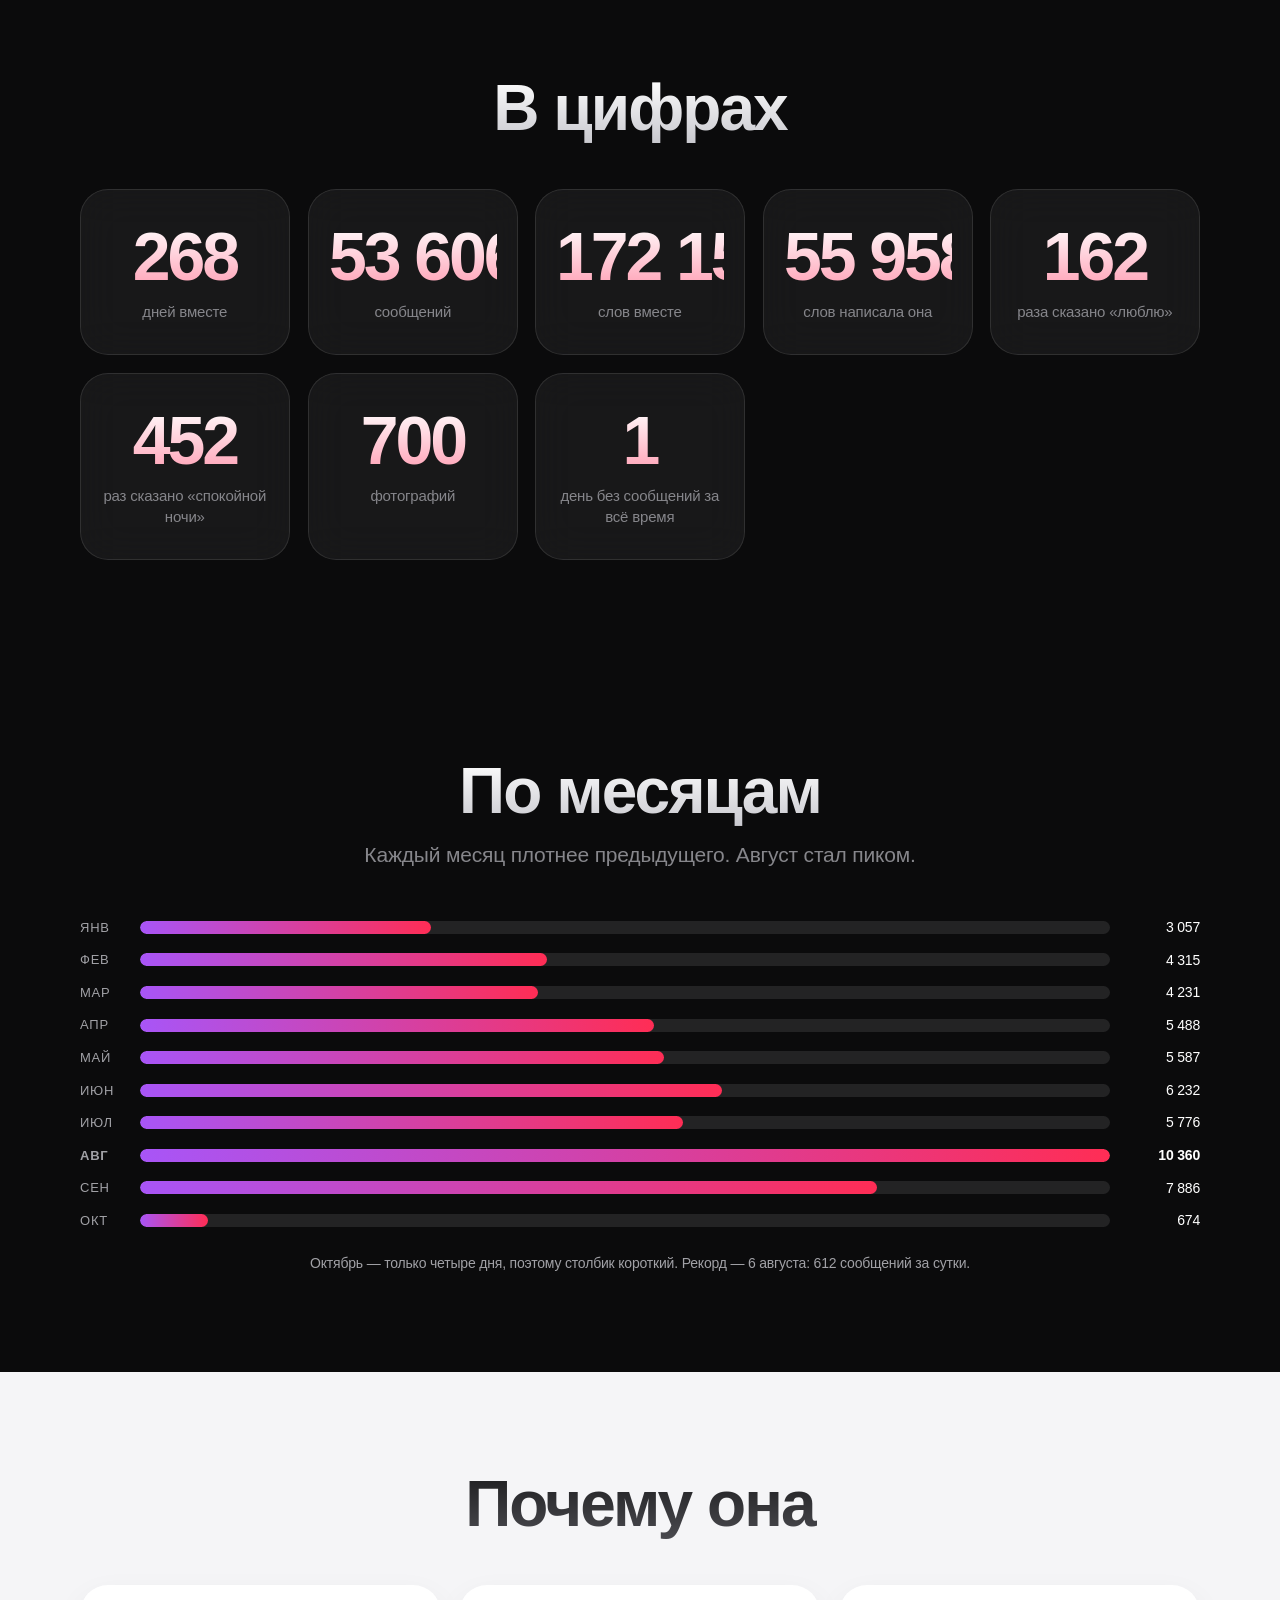
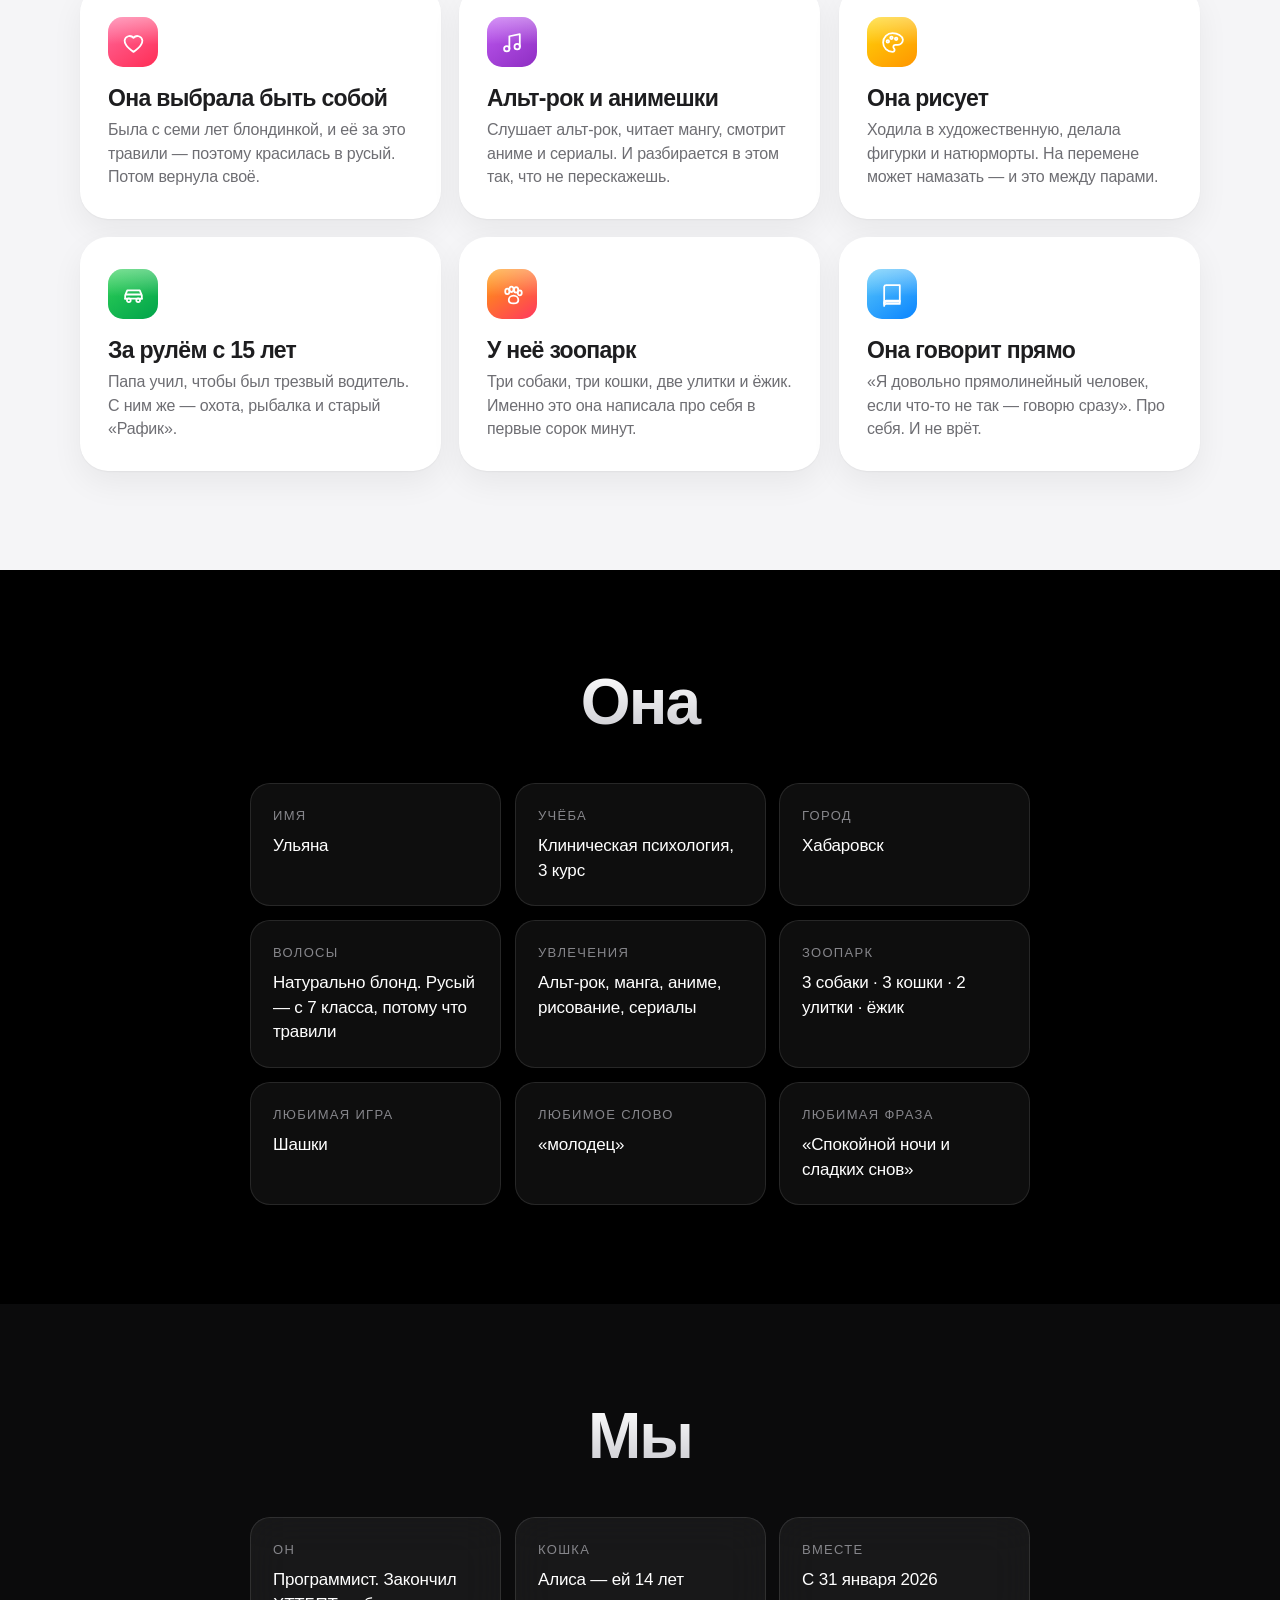
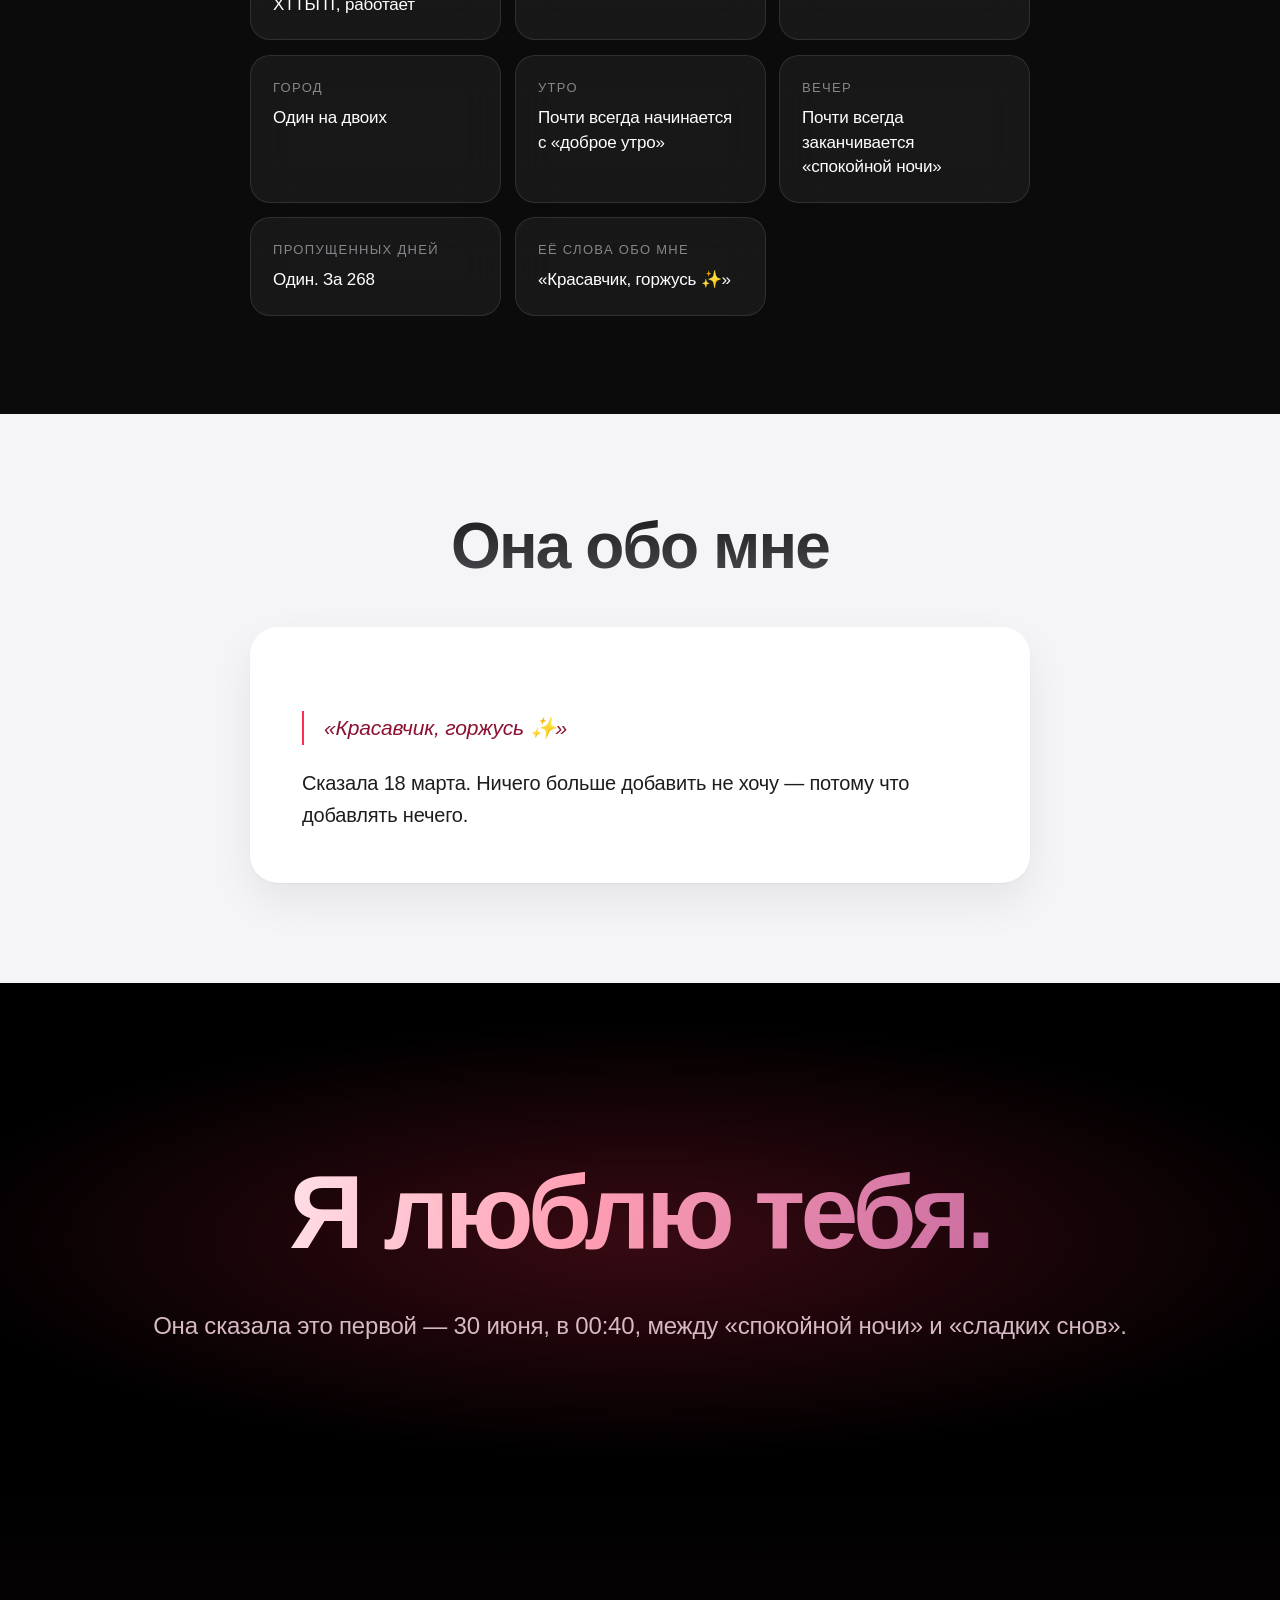
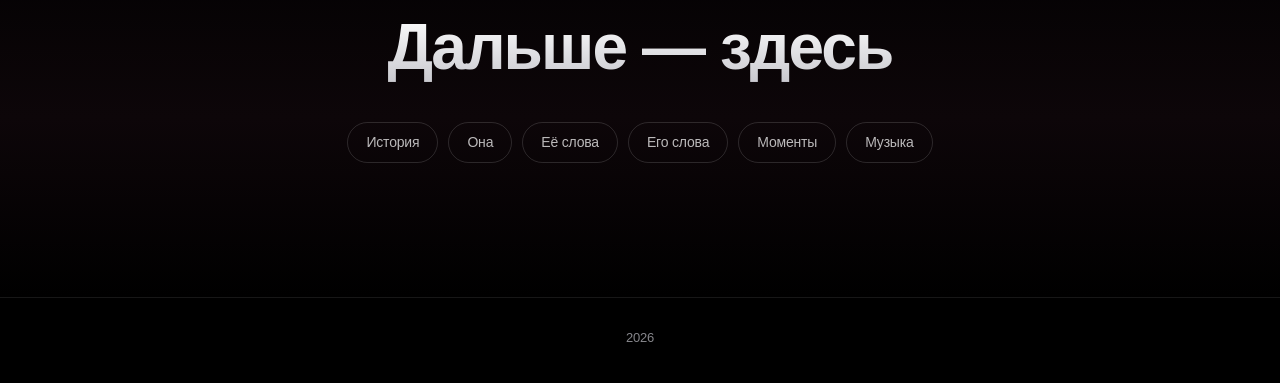
==== commit 5aa8f466: "Обновление сайта: 04.10.2026 23:29" ====
--- a/index.html
+++ b/index.html
@@ -6,7 +6,7 @@
 <meta name="viewport" content="width=device-width, initial-scale=1">
 <title>Ульяна</title>
 <meta name="description" content="Ульяна. 268 дней, 53 606 сообщений и 55 958 её слов.">
-<link rel="stylesheet" href="styles.css?v=0cdb6902">
+<link rel="stylesheet" href="styles.css?v=84edb5fe">
 </head>
 <body data-page="home">
 
@@ -14,29 +14,29 @@
 
 <header class="nav">
   <nav class="nav__inner">
-    <a class="nav__mark" href="index.html">
+    <a class="nav__mark" href="index.html?v=84edb5fe">
       <span class="nav__glyph"><svg viewBox="0 0 24 24" aria-hidden="true"><path d="M12 21s-8.5-5.2-8.5-11A4.8 4.8 0 0 1 12 7.6 4.8 4.8 0 0 1 20.5 10c0 5.8-8.5 11-8.5 11z"/></svg></span>
       <span class="nav__name">Ульяна</span>
     </a>
     <ul class="nav__links">
-      <li><a href="index.html" data-nav="home">Главная</a></li>
-      <li><a href="story.html" data-nav="story">История</a></li>
-      <li><a href="about.html" data-nav="about">Она</a></li>
-      <li><a href="quotes.html" data-nav="quotes">Её слова</a></li>
-      <li><a href="his.html" data-nav="his">Его слова</a></li>
-      <li><a href="moments.html" data-nav="moments">Моменты</a></li>
-      <li><a href="music.html" data-nav="music">Музыка</a></li>
+      <li><a href="index.html?v=84edb5fe" data-nav="home">Главная</a></li>
+      <li><a href="story.html?v=84edb5fe" data-nav="story">История</a></li>
+      <li><a href="about.html?v=84edb5fe" data-nav="about">Она</a></li>
+      <li><a href="quotes.html?v=84edb5fe" data-nav="quotes">Её слова</a></li>
+      <li><a href="his.html?v=84edb5fe" data-nav="his">Его слова</a></li>
+      <li><a href="moments.html?v=84edb5fe" data-nav="moments">Моменты</a></li>
+      <li><a href="music.html?v=84edb5fe" data-nav="music">Музыка</a></li>
     </ul>
     <button class="nav__burger" aria-label="Меню" aria-expanded="false"><span></span></button>
   </nav>
   <div class="nav__mobile">
-    <a href="index.html">Главная</a>
-    <a href="story.html">История</a>
-    <a href="about.html">Она</a>
-    <a href="quotes.html">Её слова</a>
-    <a href="his.html">Его слова</a>
-    <a href="moments.html">Моменты</a>
-    <a href="music.html">Музыка</a>
+    <a href="index.html?v=84edb5fe">Главная</a>
+    <a href="story.html?v=84edb5fe">История</a>
+    <a href="about.html?v=84edb5fe">Она</a>
+    <a href="quotes.html?v=84edb5fe">Её слова</a>
+    <a href="his.html?v=84edb5fe">Его слова</a>
+    <a href="moments.html?v=84edb5fe">Моменты</a>
+    <a href="music.html?v=84edb5fe">Музыка</a>
   </div>
 </header>
 
@@ -54,8 +54,8 @@
         55 958 её слов — и ни одного лишнего.
       </p>
       <div class="hero__actions" data-reveal>
-        <a class="btn" href="story.html">Наша история</a>
-        <a class="btn btn--ghost" href="about.html">Она</a>
+        <a class="btn" href="story.html?v=84edb5fe">Наша история</a>
+        <a class="btn btn--ghost" href="about.html?v=84edb5fe">Она</a>
       </div>
     </div>
     <div class="scroll-hint" aria-hidden="true"><span></span></div>
@@ -237,12 +237,12 @@
   <section class="cta">
     <h2 class="h2" data-reveal>Дальше — здесь</h2>
     <div class="cta__nav" data-reveal>
-      <a href="story.html">История</a>
-      <a href="about.html">Она</a>
-      <a href="quotes.html">Её слова</a>
-      <a href="his.html">Его слова</a>
-      <a href="moments.html">Моменты</a>
-      <a href="music.html">Музыка</a>
+      <a href="story.html?v=84edb5fe">История</a>
+      <a href="about.html?v=84edb5fe">Она</a>
+      <a href="quotes.html?v=84edb5fe">Её слова</a>
+      <a href="his.html?v=84edb5fe">Его слова</a>
+      <a href="moments.html?v=84edb5fe">Моменты</a>
+      <a href="music.html?v=84edb5fe">Музыка</a>
     </div>
   </section>
 
@@ -253,6 +253,6 @@
 </footer>
 
 <button class="totop" aria-label="Наверх">↑</button>
-<script src="script.js?v=0cdb6902"></script>
+<script src="script.js?v=84edb5fe"></script>
 </body>
 </html>
--- a/styles.css
+++ b/styles.css
@@ -87,12 +87,12 @@
   border-bottom:1px solid rgba(255,255,255,.08)}
 .nav__inner{max-width:var(--maxw);height:var(--nav-h);margin:0 auto;
   padding-left:max(22px,env(safe-area-inset-left));padding-right:max(22px,env(safe-area-inset-right));
-  display:flex;align-items:center;justify-content:space-between;gap:18px}
-.nav__mark{display:flex;align-items:center;gap:9px;font-weight:600}
+  display:grid;grid-template-columns:1fr auto 1fr;align-items:center;gap:18px}
+.nav__mark{grid-column:1;justify-self:start;display:flex;align-items:center;gap:9px;font-weight:600}
 .nav__glyph{width:24px;height:24px;border-radius:7px;display:grid;place-items:center;
   background:linear-gradient(145deg,var(--rose-lt),var(--rose))}
 .nav__glyph svg{width:13px;height:13px;fill:#fff}
-.nav__links{display:flex;gap:22px;font-size:13px;color:rgba(255,255,255,.62)}
+.nav__links{grid-column:2;justify-self:center;display:flex;gap:22px;font-size:13px;color:rgba(255,255,255,.62)}
 .nav__links a{transition:color .2s;position:relative;padding:4px 0}
 .nav__links a:hover{color:#fff}
 .nav__links a.is-active{color:#fff}
@@ -102,9 +102,9 @@
   .nav__links{display:none}
   .nav__burger{display:flex !important}
 }
-.nav__burger{display:none;width:34px;height:34px;border:0;border-radius:9px;
+.nav__burger{grid-column:3;justify-self:end;display:none;width:34px;height:34px;border:0;border-radius:9px;
   background:rgba(255,255,255,.1);color:#fff;cursor:pointer;align-items:center;
-  justify-content:center;margin-left:auto;margin-right:10px}
+  justify-content:center}
 .nav__burger span{display:block;width:15px;height:1.6px;background:#fff;border-radius:2px;
   position:relative}
 .nav__burger span::before,.nav__burger span::after{content:"";position:absolute;
